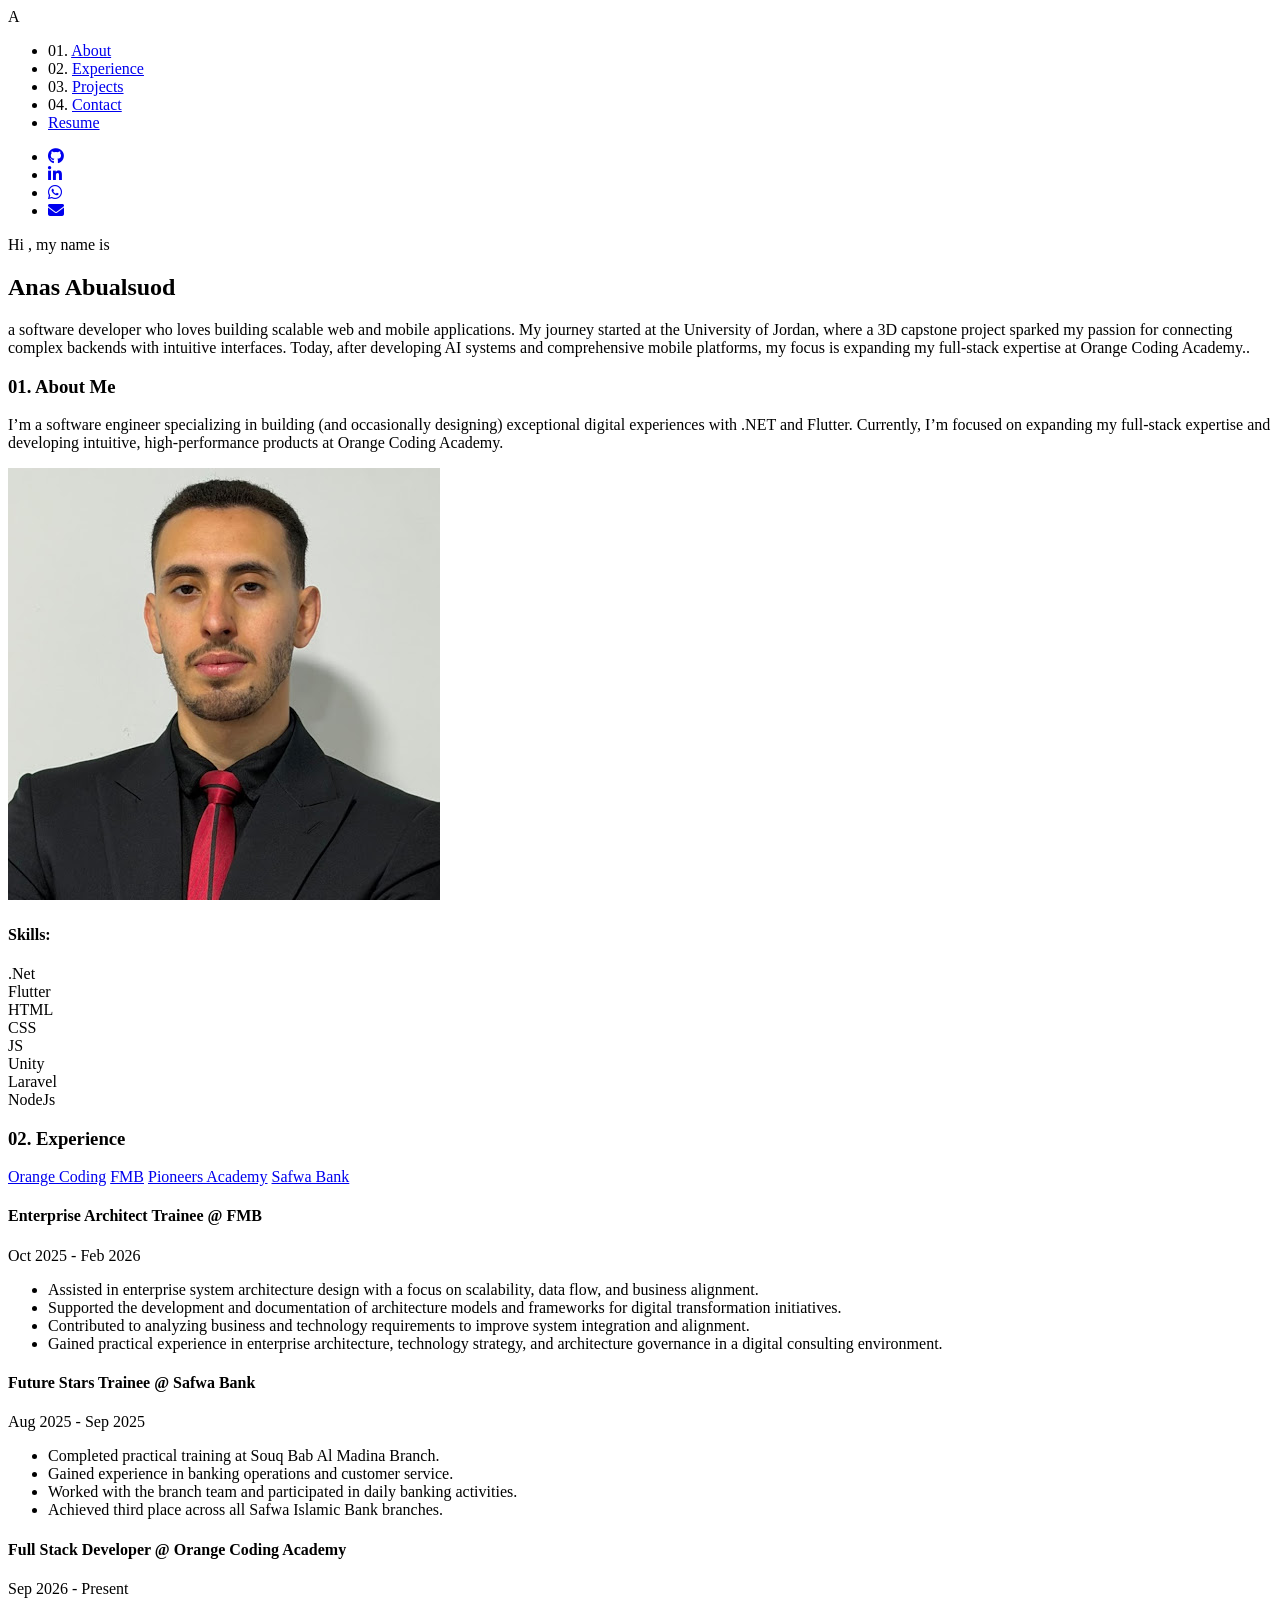
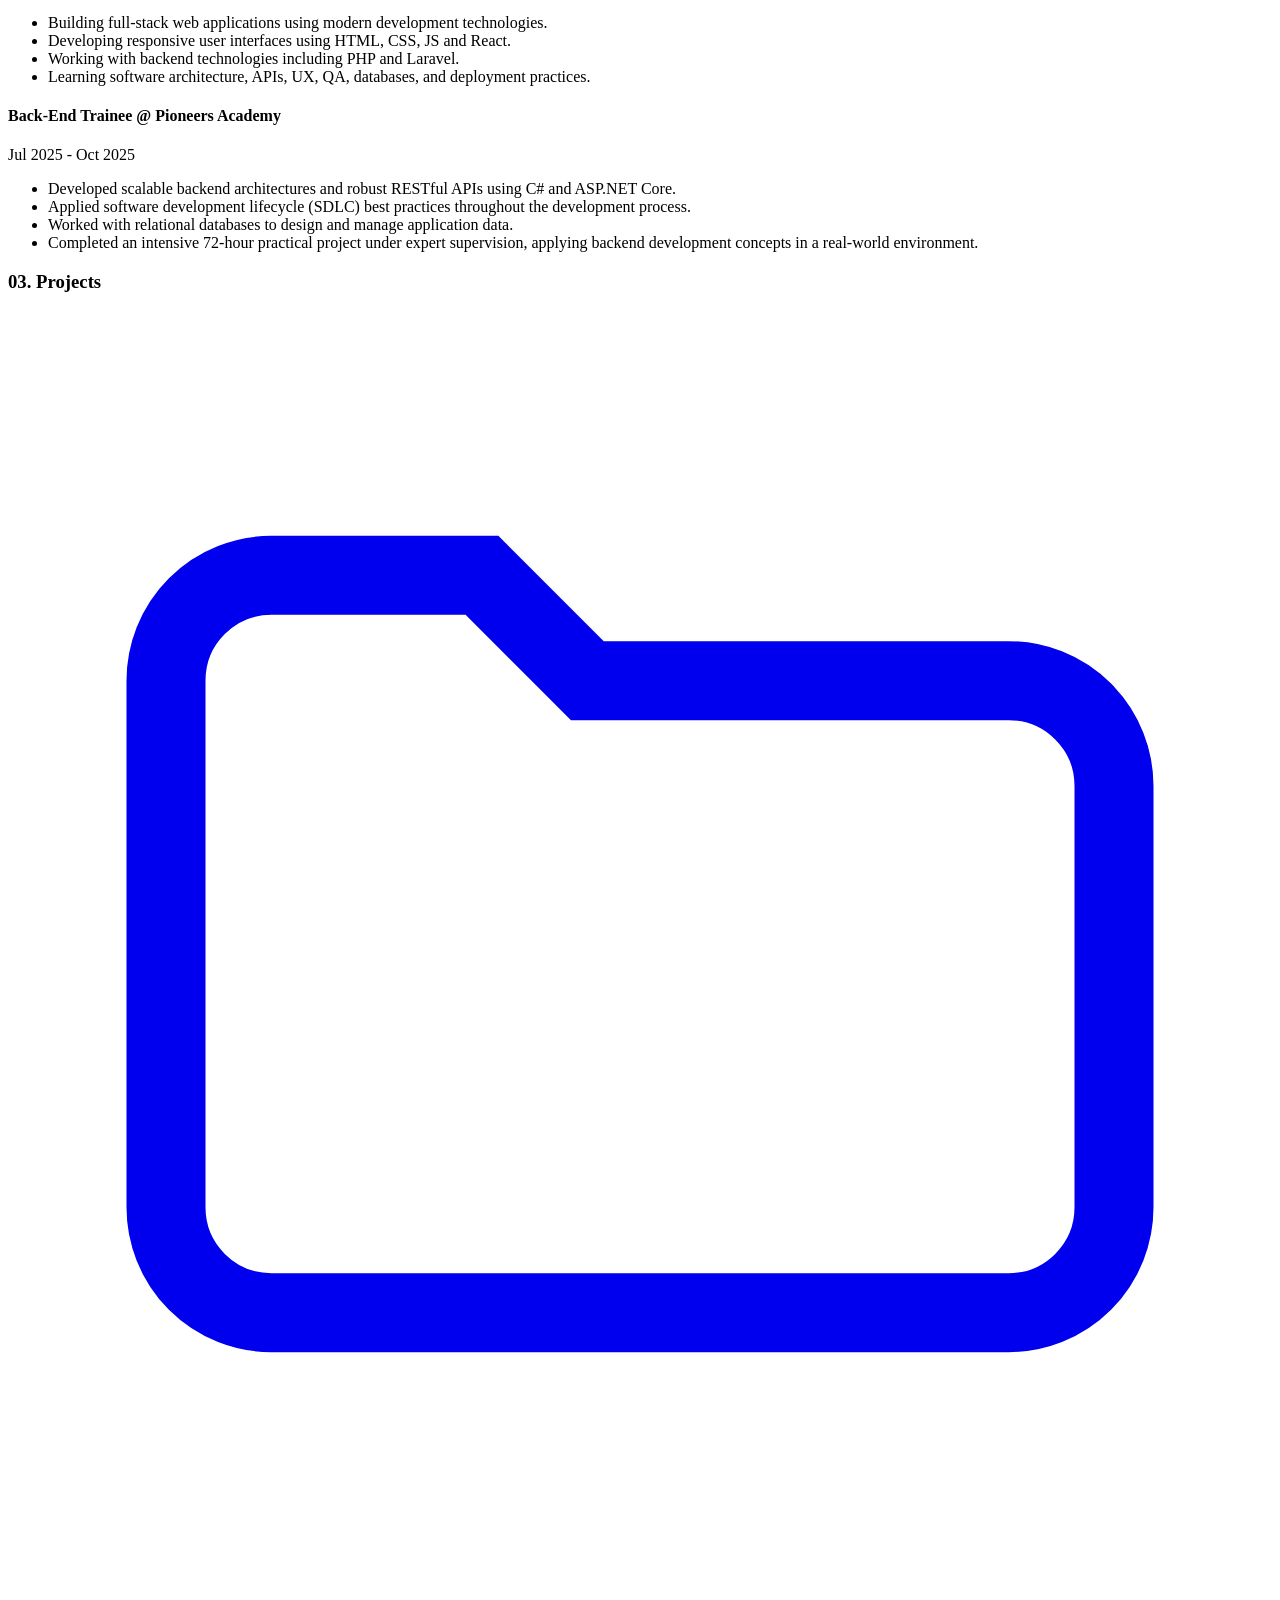
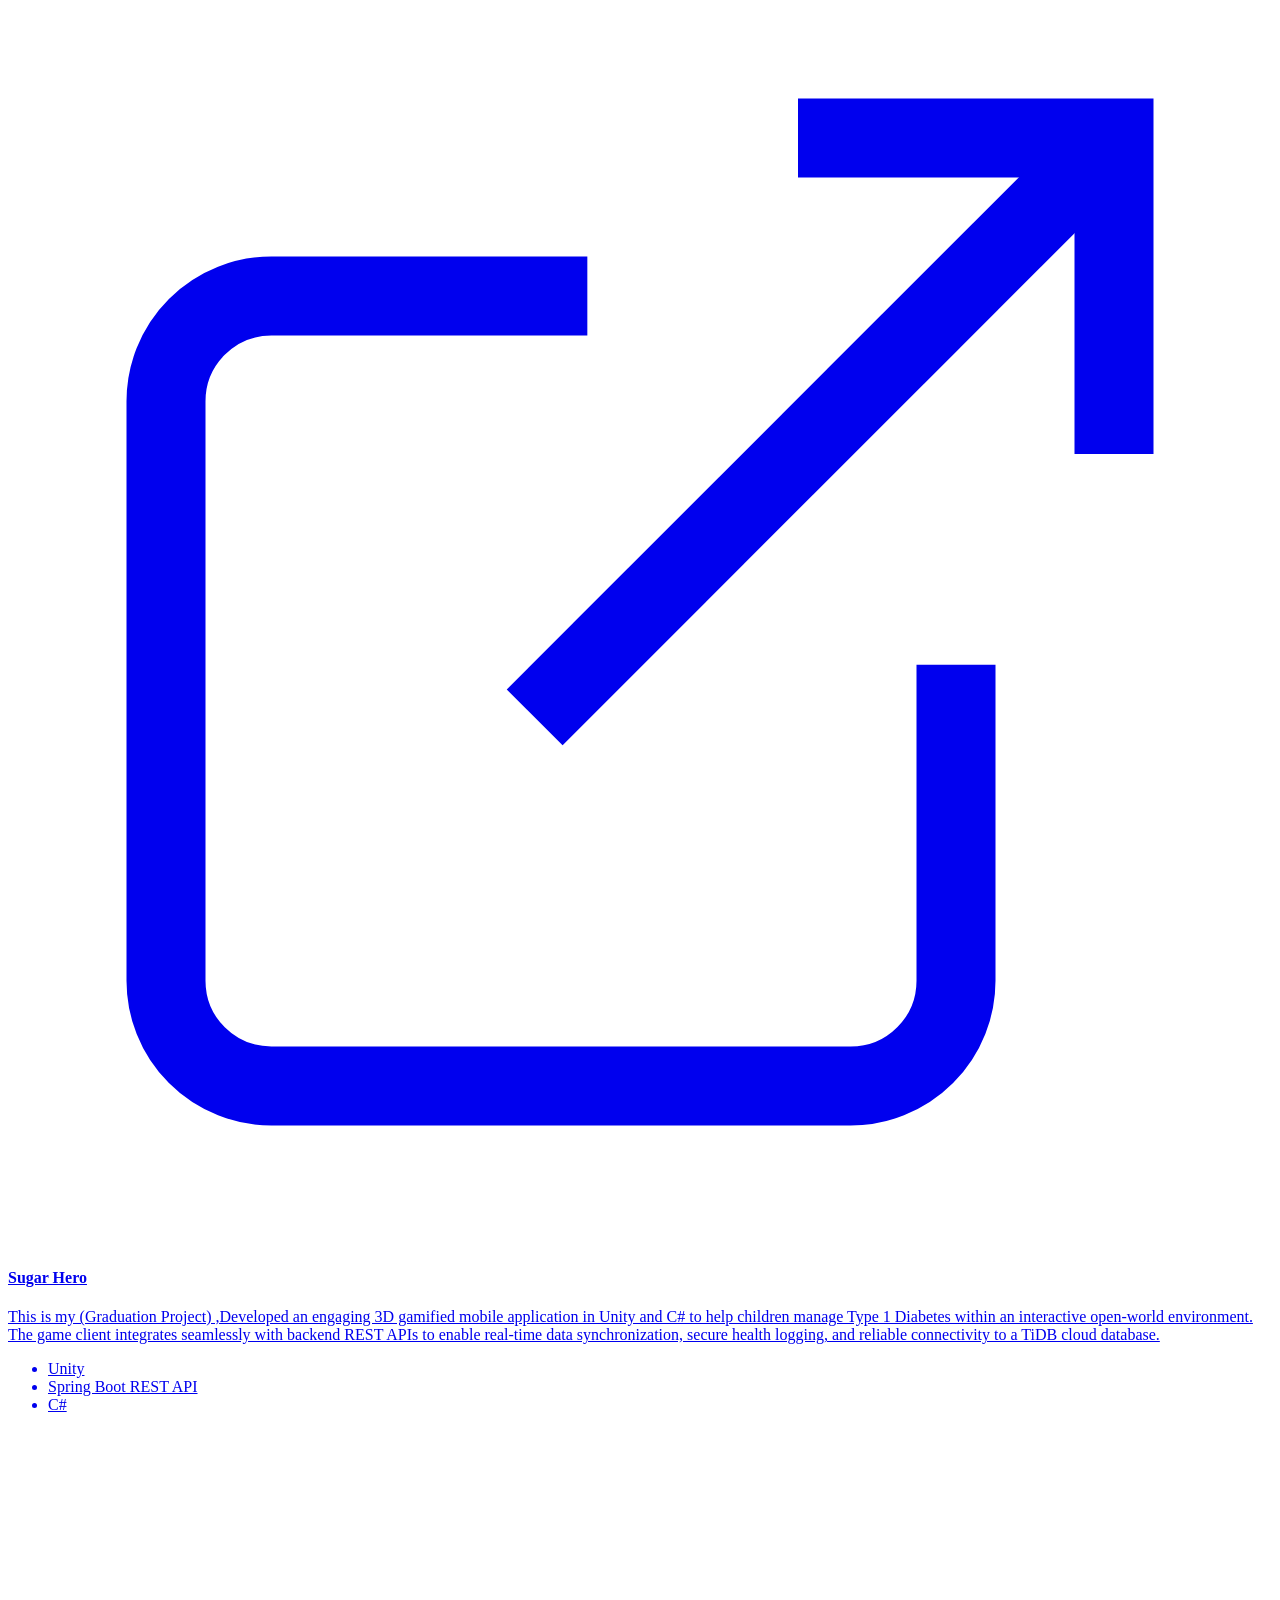
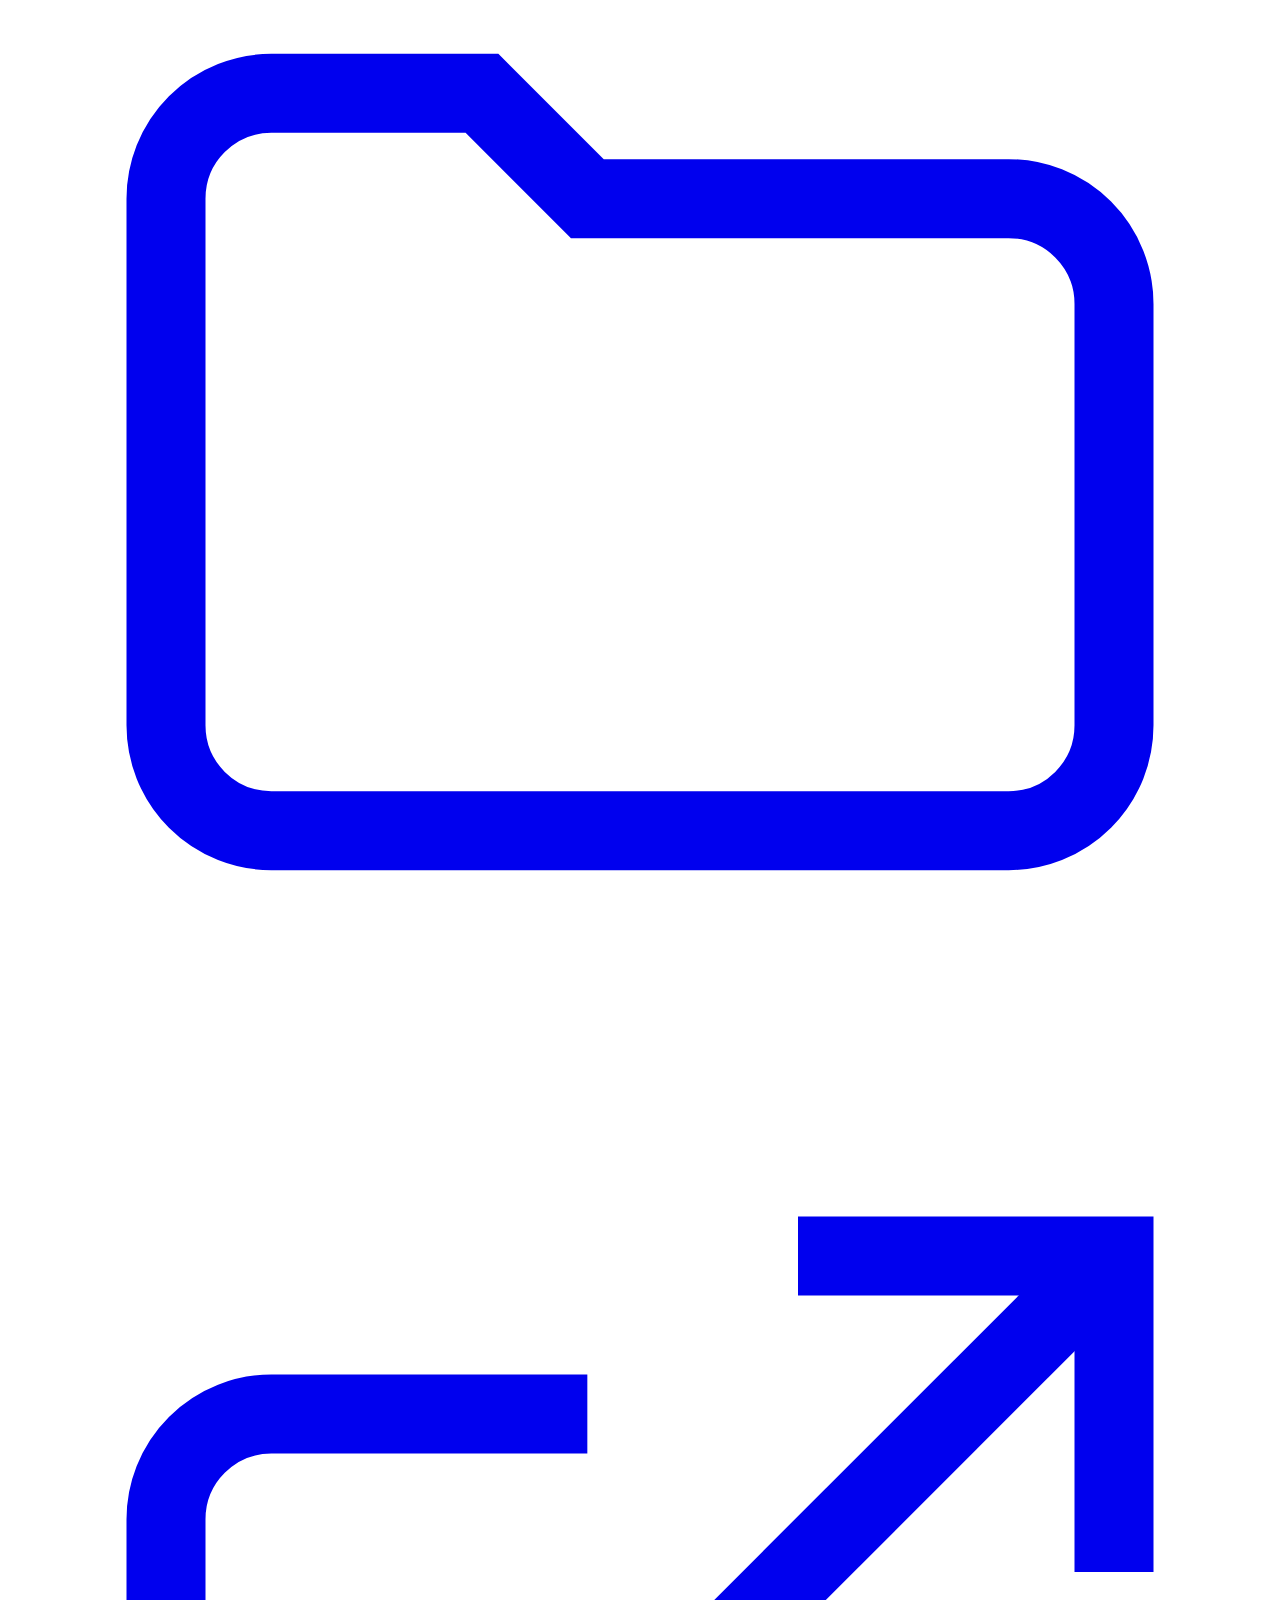
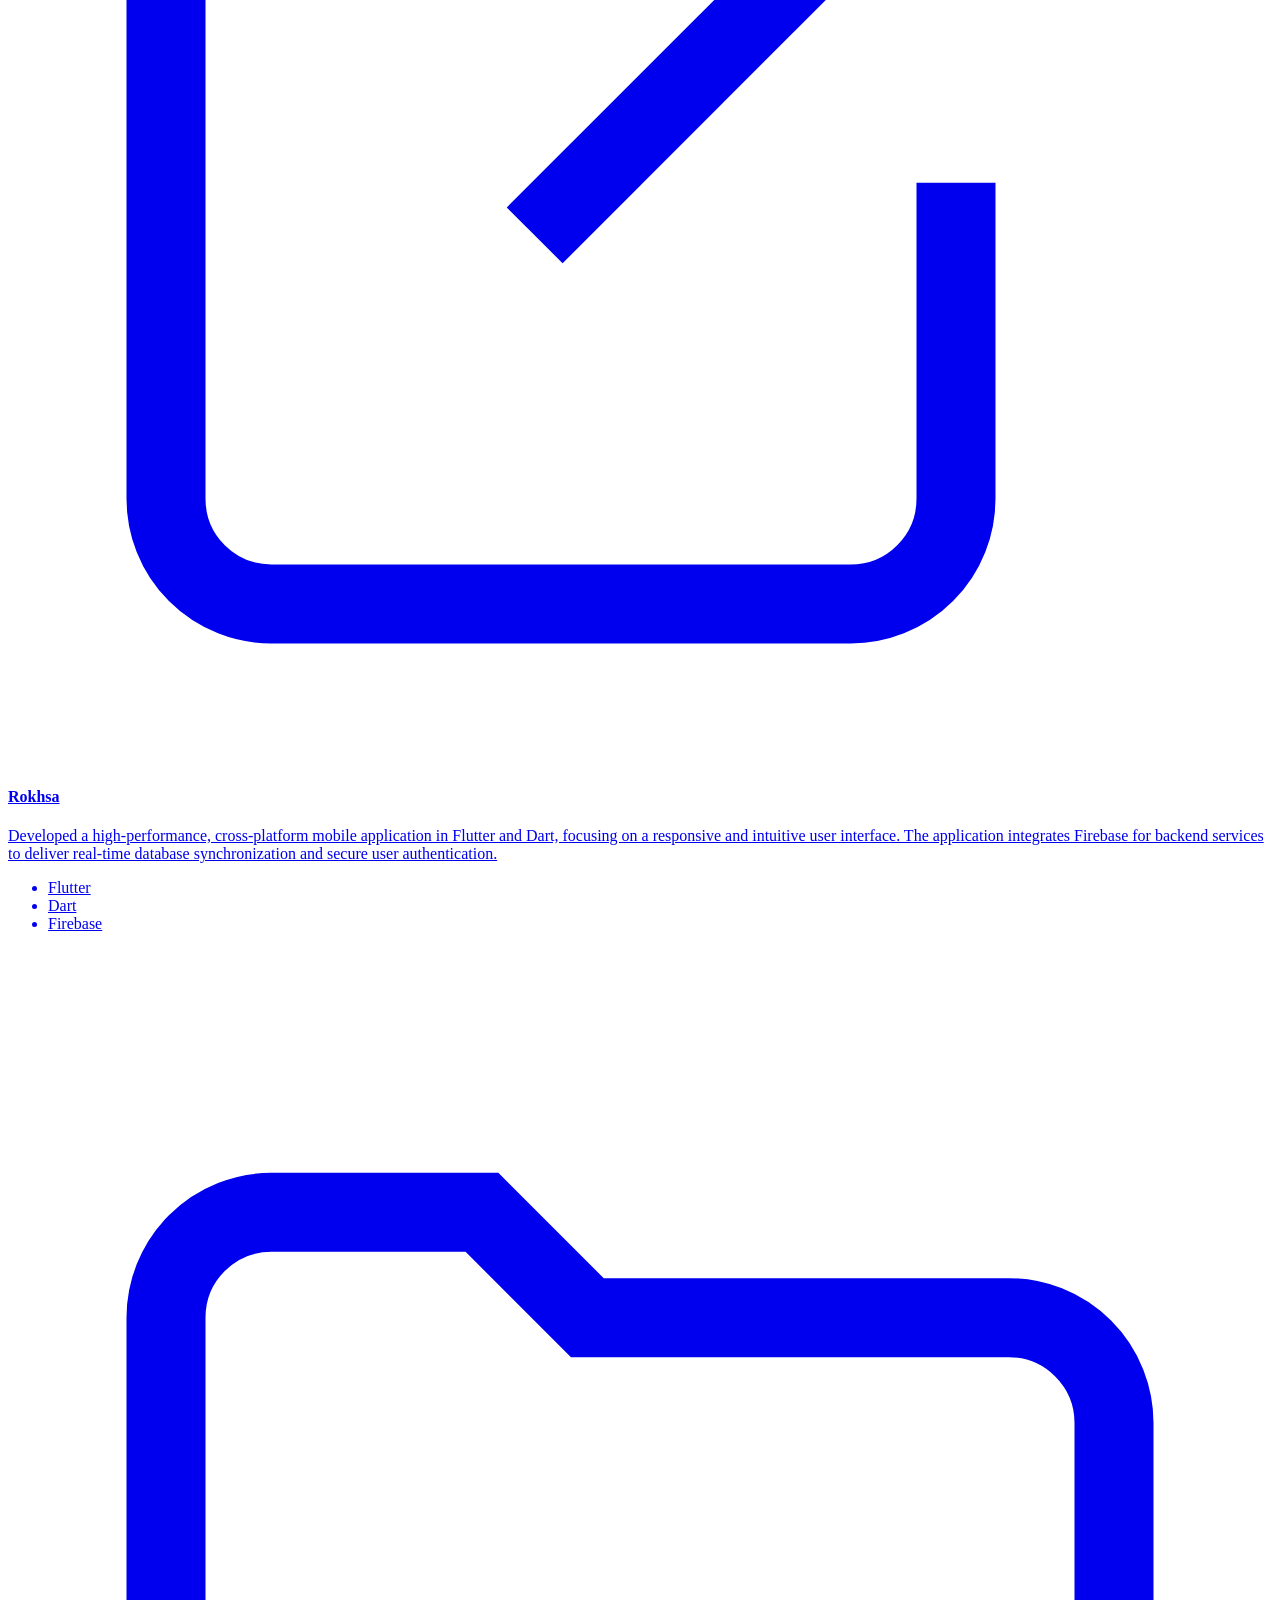
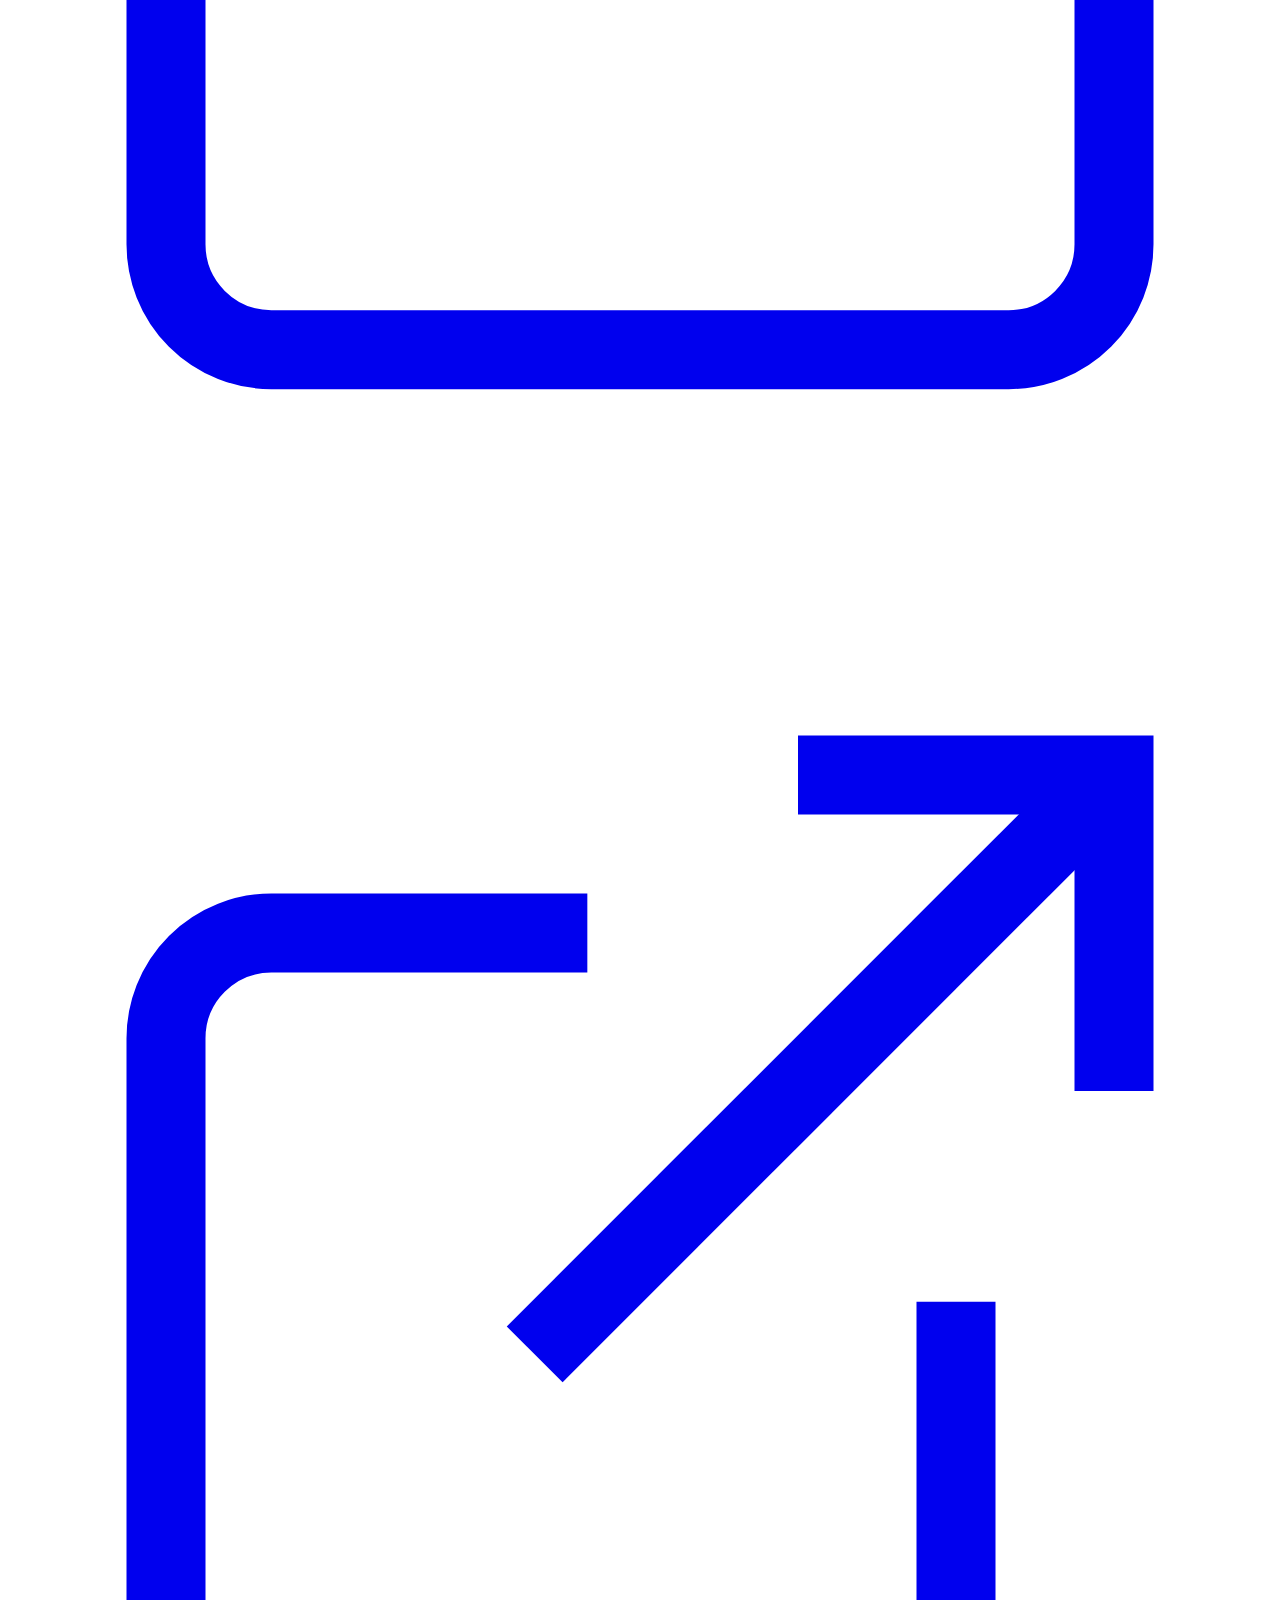
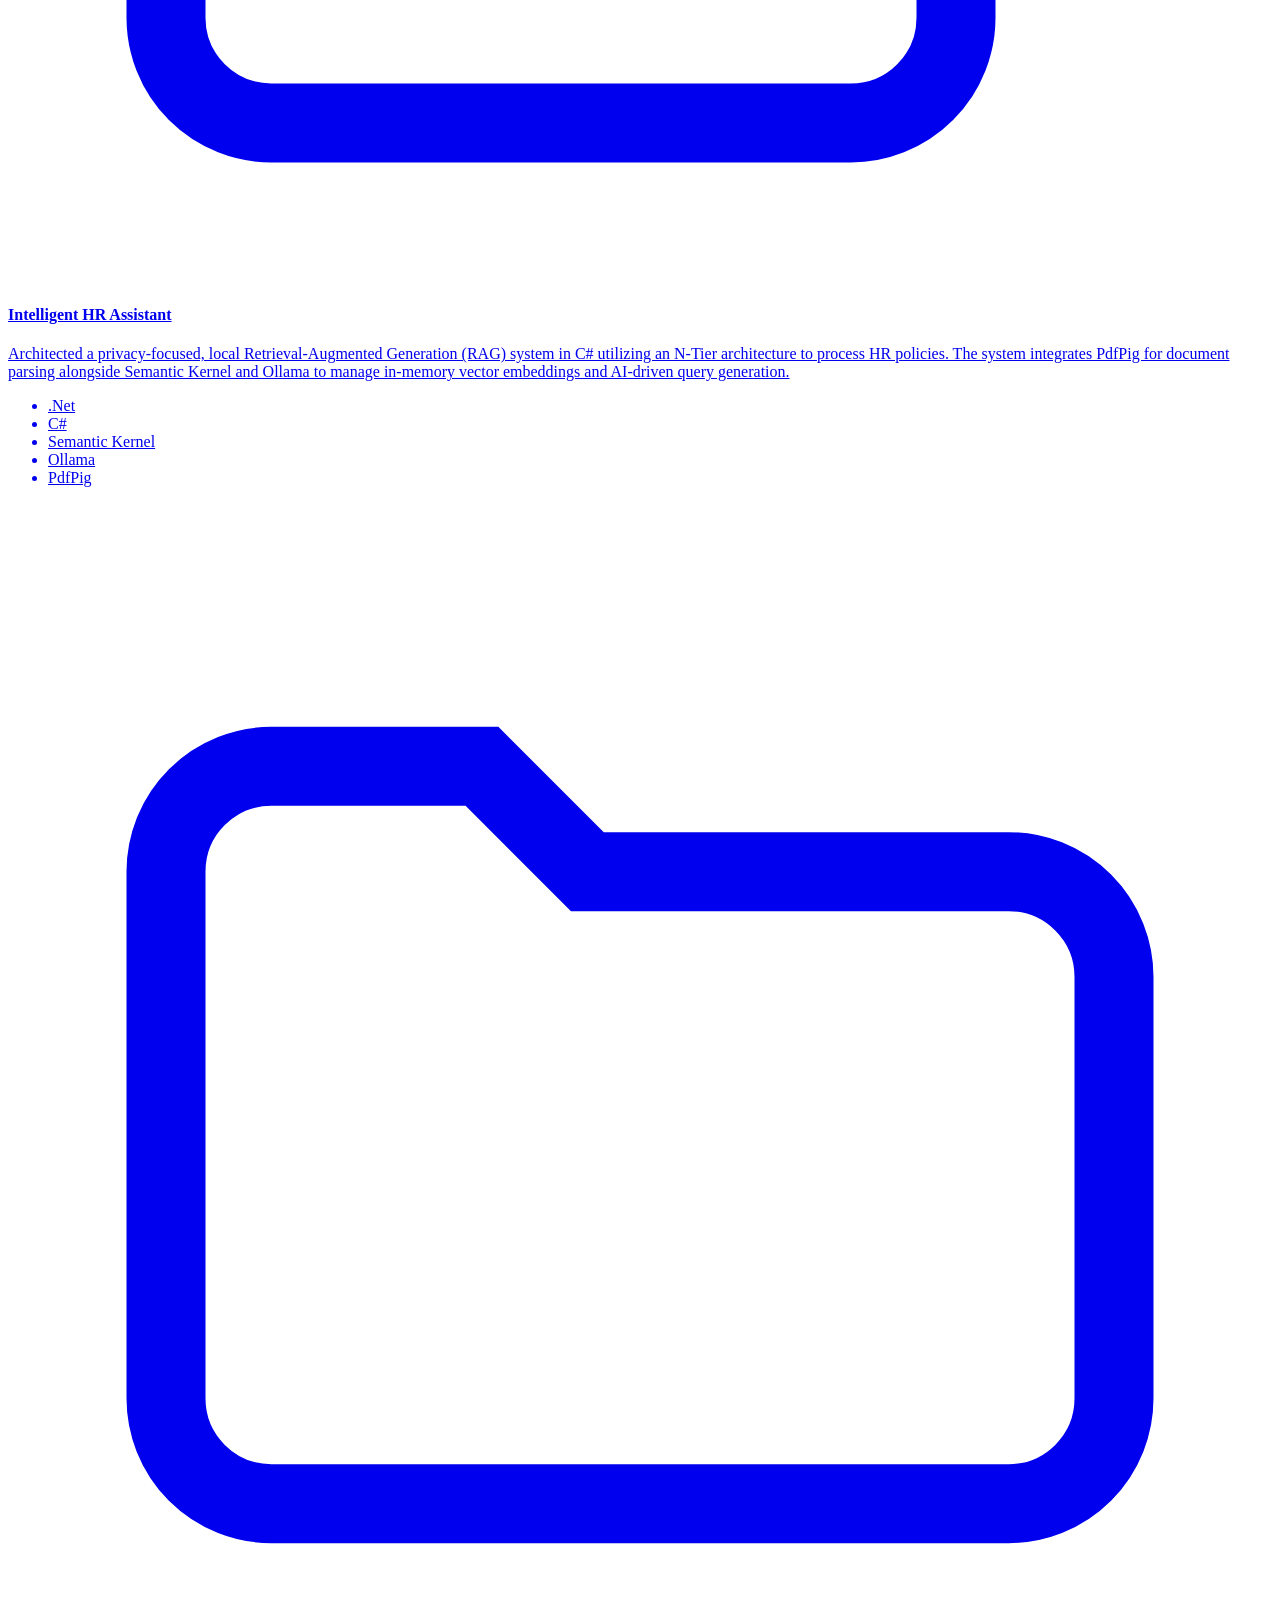
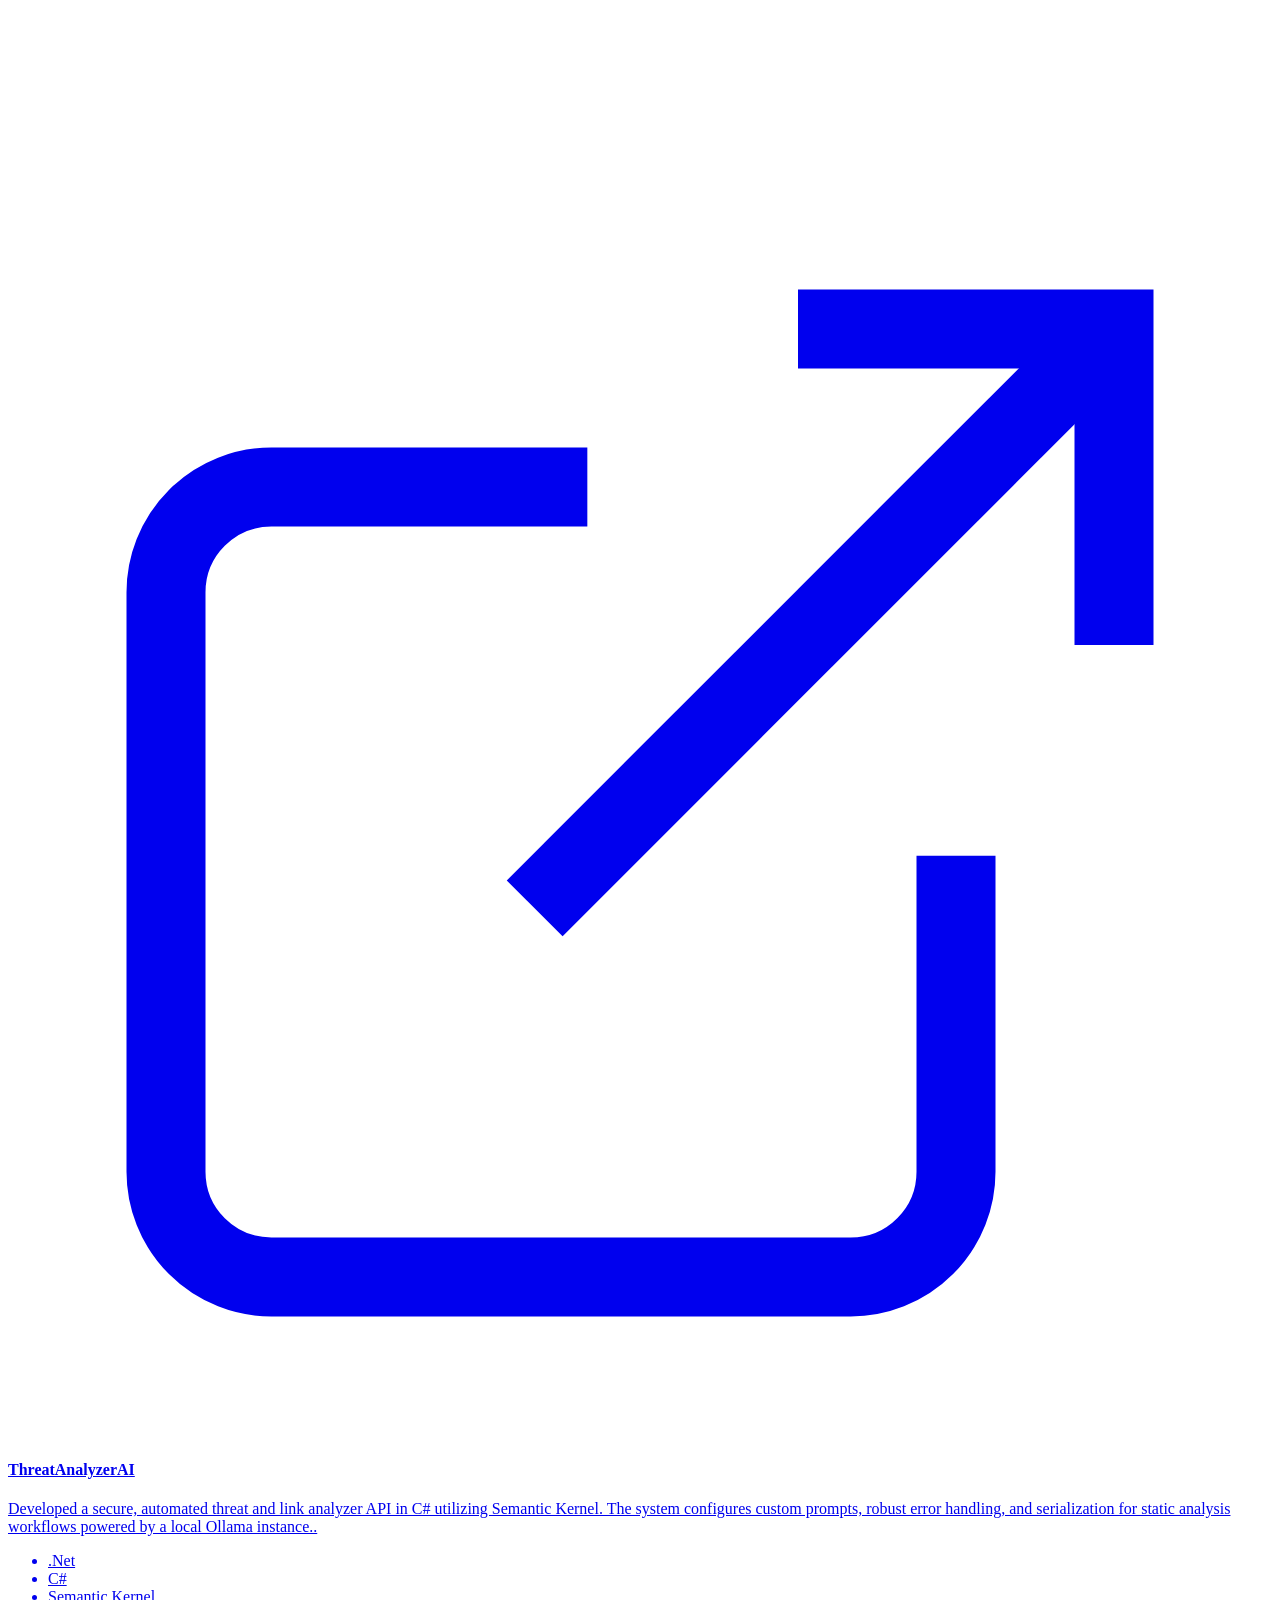
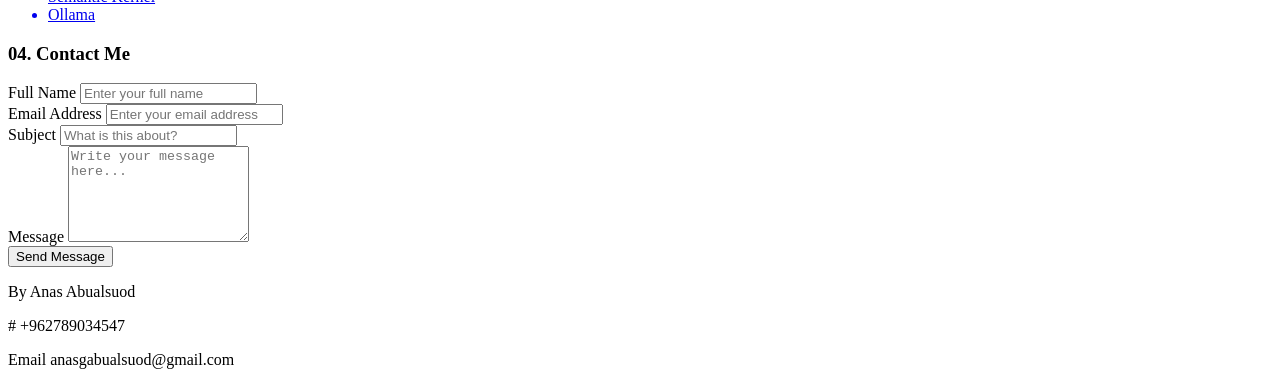
==== index.html @ e2f6c001 "Rename project/index.html to index.html" ====
<!DOCTYPE html>
<html lang="en">

<head>
    <meta charset="UTF-8">
    <meta name="viewport" content="width=device-width, initial-scale=1.0">
    <title>Anas Abualsuod</title>
    <link rel="stylesheet" href="style.css">
    <link rel="stylesheet" href="https://cdnjs.cloudflare.com/ajax/libs/font-awesome/6.5.2/css/all.min.css">
    <link rel="icon" type="image/png" href="..\assets\logo2.png">
</head>

<body>
    <header class="site-header">
        <div class="logo-container">
            <div class="logo">
                <div class="logo-char"><span class="span-text"></span> A</div>

            </div>

        </div>

        <nav class="nav-bar">
            <ul class="nav-list">
                <li>
                    <span class="span-text">01.</span>
                    <a href="#about">About</a>
                </li>

                <li>
                    <span class="span-text">02.</span>
                    <a href="#experience">Experience</a>
                </li>

                <li>
                    <span class="span-text">03.</span>
                    <a href="#projects">Projects</a>
                </li>

                <li>
                    <span class="span-text">04.</span>
                    <a href="#contact">Contact</a>
                </li>



                <li>
                    <a href="../files/Anas_Abualsuod_CV.pdf" class="resume-btn" download>
                        Resume
                    </a>
                </li>
            </ul>
        </nav>
    </header>

    <main>



        <div class="social-sidebar">

            <ul class="social-list">

                <li>
                    <a href="https://github.com/AGIAS911" target="_blank" rel="noopener noreferrer" title="github">
                        <i class="fa-brands fa-github"></i>
                    </a>
                </li>

                <li>
                    <a href="https://www.linkedin.com/in/anasalsuod/" target="_blank" rel="noopener noreferrer"
                        title="linkedin">
                        <i class="fa-brands fa-linkedin-in"></i>
                    </a>
                </li>

                <li>
                    <a href="https://wa.me/962789034547" target="_blank" rel="noopener noreferrer" title="whatsapp">
                        <i class="fa-brands fa-whatsapp"></i>
                    </a>
                </li>

                <li>
                    <a href="https://mail.google.com/mail/?view=cm&fs=1&to=anasgabualsuod@gmail.com" target="_blank"
                        rel="noopener noreferrer" title="Email">
                        <i class="fa-solid fa-envelope"></i>
                    </a>
                </li>

            </ul>

        </div>


        <section class="section-content">

            <div class="hero">

                <p class="intro"><span class="span-text">Hi , my name is</span> </p>
                <h1> <span class="span-name">Anas Abualsuod</span></h1>
                <p class="description">
                    a software developer who loves building scalable web and mobile applications. My
                    journey started at the University of Jordan, where a 3D capstone project sparked my passion for
                    connecting complex backends with intuitive interfaces. Today, after developing AI systems and
                    comprehensive mobile platforms, my focus is expanding my full-stack expertise at Orange Coding
                    Academy..
                </p>
            </div>
        </section>

        <section class="section-container" id="about">

            <div class="section-content">

                <h3>
                    <span class="span-text">01.</span> About Me
                </h3>

                <p class="p-about">
                    I’m a software engineer specializing in building (and occasionally designing) exceptional digital
                    experiences with .NET and Flutter. Currently, I’m focused on expanding my full-stack expertise and
                    developing intuitive, high-performance products at Orange Coding Academy.
                </p>

            </div>

            <div class="image-wrapper">
                <img src="../assets/myPic.jpg" alt="Anas Profile">
            </div>


            <div class="grid-container">
                <h4>Skills:</h4>
                <div class="grid-card">.Net</div>
                <div class="grid-card">Flutter</div>
                <div class="grid-card">HTML</div>
                <div class="grid-card">CSS</div>
                <div class="grid-card">JS</div>
                <div class="grid-card">Unity</div>
                <div class="grid-card">Laravel</div>
                <div class="grid-card">NodeJs</div>
            </div>

        </section>







        <section class="section-content" id="experience">

            <h3>
                <span class="span-text">02.</span> Experience
            </h3>


            <div class="jobs-container">

                <div class="tabs-list">
                    <a href="#job3" class="tab-button">Orange Coding</a>
                    <a href="#job1" class="tab-button">FMB</a>
                    <a href="#job4" class="tab-button">Pioneers Academy</a>
                    <a href="#job2" class="tab-button">Safwa Bank</a>

                </div>

                <div class="tab-panels">

                    <div class="tab-panel" id="job1">
                        <h4>Enterprise Architect Trainee <span class="company">@ FMB</span></h4>
                        <p class="date">Oct 2025 - Feb 2026</p>
                        <ul class="job-details">
                            <li>Assisted in enterprise system architecture design with a focus on scalability, data
                                flow, and business alignment.</li>

                            <li>Supported the development and documentation of architecture models and frameworks for
                                digital transformation initiatives.</li>

                            <li>Contributed to analyzing business and technology requirements to improve system
                                integration and alignment.</li>

                            <li>Gained practical experience in enterprise architecture, technology strategy, and
                                architecture governance in a digital consulting environment.</li>

                        </ul>
                    </div>

                    <div class="tab-panel" id="job2">
                        <h4>Future Stars Trainee <span class="company">@ Safwa Bank</span></h4>
                        <p class="date">Aug 2025 - Sep 2025</p>
                        <ul class="job-details">
                            <li>Completed practical training at Souq Bab Al Madina Branch.</li>
                            <li>Gained experience in banking operations and customer service.</li>
                            <li>Worked with the branch team and participated in daily banking activities.</li>
                            <li>Achieved third place across all Safwa Islamic Bank branches.</li>
                        </ul>
                    </div>

                    <div class="tab-panel" id="job3">
                        <h4>Full Stack Developer <span class="company">@ Orange Coding Academy</span></h4>
                        <p class="date">Sep 2026 - Present</p>
                        <ul class="job-details">
                            <li>Building full-stack web applications using modern development technologies.</li>
                            <li>Developing responsive user interfaces using HTML, CSS, JS and React.</li>
                            <li>Working with backend technologies including PHP and Laravel.</li>
                            <li>Learning software architecture, APIs, UX, QA, databases, and deployment practices.</li>
                        </ul>
                    </div>
                    <div class="tab-panel" id="job4">
                        <h4>Back-End Trainee <span class="company">@ Pioneers Academy </span></h4>
                        <p class="date">Jul 2025 - Oct 2025</p>
                        <ul class="job-details">
                            <li>Developed scalable backend architectures and robust RESTful APIs using C# and ASP.NET
                                Core.</li>

                            <li>Applied software development lifecycle (SDLC) best practices throughout the development
                                process.</li>

                            <li>Worked with relational databases to design and manage application data.</li>

                            <li>Completed an intensive 72-hour practical project under expert supervision, applying
                                backend development concepts in a real-world environment.</li>
                        </ul>
                    </div>

                </div>
            </div>

        </section>





        <section class="section-container" id="projects">

            <div class="section-content">
                <h3>
                    <span class="span-text">03.</span> Projects
                </h3>

                <div class="projects-grid">

                    <a href="https://github.com/AGIAS911/Sugar-hero.git" target="_blank" rel="noopener noreferrer"
                        class="project-card">
                        <div class="project-header">
                            <svg class="folder-icon" xmlns="http://www.w3.org/2000/svg" viewBox="0 0 24 24" fill="none"
                                stroke="currentColor" stroke-width="1.5">
                                <path d="M3 7a2 2 0 0 1 2-2h4l2 2h8a2 2 0 0 1 2 2v8a2 2 0 0 1-2 2H5a2 2 0 0 1-2-2V7z" />
                            </svg>
                            <svg class="external-icon" xmlns="http://www.w3.org/2000/svg" viewBox="0 0 24 24"
                                fill="none" stroke="currentColor" stroke-width="1.5">
                                <path d="M18 13v6a2 2 0 0 1-2 2H5a2 2 0 0 1-2-2V8a2 2 0 0 1 2-2h6" />
                                <path d="M15 3h6v6" />
                                <path d="M10 14 21 3" />
                            </svg>
                        </div>

                        <h4 class="project-title">Sugar Hero
                        </h4>
                        <p class="project-desc">This is my (Graduation Project) ,Developed an engaging 3D gamified
                            mobile
                            application in Unity and C# to help children manage Type 1 Diabetes within an interactive
                            open-world
                            environment. The game client integrates seamlessly with backend REST APIs to enable
                            real-time data
                            synchronization, secure health logging, and reliable connectivity to a TiDB cloud database.
                        </p>

                        <ul class="project-tech">
                            <li>Unity</li>
                            <li>Spring Boot REST API</li>
                            <li>C#</li>
                        </ul>
                    </a>

                    <a href="https://github.com/AGIAS911/Rokhsa.git" target="_blank" rel="noopener noreferrer"
                        class="project-card">
                        <div class="project-header">
                            <svg class="folder-icon" xmlns="http://www.w3.org/2000/svg" viewBox="0 0 24 24" fill="none"
                                stroke="currentColor" stroke-width="1.5">
                                <path d="M3 7a2 2 0 0 1 2-2h4l2 2h8a2 2 0 0 1 2 2v8a2 2 0 0 1-2 2H5a2 2 0 0 1-2-2V7z" />
                            </svg>
                            <svg class="external-icon" xmlns="http://www.w3.org/2000/svg" viewBox="0 0 24 24"
                                fill="none" stroke="currentColor" stroke-width="1.5">
                                <path d="M18 13v6a2 2 0 0 1-2 2H5a2 2 0 0 1-2-2V8a2 2 0 0 1 2-2h6" />
                                <path d="M15 3h6v6" />
                                <path d="M10 14 21 3" />
                            </svg>
                        </div>

                        <h4 class="project-title">Rokhsa
                        </h4>
                        <p class="project-desc">Developed a high-performance, cross-platform mobile application in
                            Flutter and
                            Dart, focusing on a responsive and intuitive user interface. The application integrates
                            Firebase for
                            backend services to deliver real-time database synchronization and secure user
                            authentication.</p>

                        <ul class="project-tech">
                            <li>Flutter</li>
                            <li>Dart</li>
                            <li>Firebase</li>
                        </ul>
                    </a>

                    <a href="https://github.com/AGIAS911/SmartHr.git" target="_blank" rel="noopener noreferrer"
                        class="project-card">
                        <div class="project-header">
                            <svg class="folder-icon" xmlns="http://www.w3.org/2000/svg" viewBox="0 0 24 24" fill="none"
                                stroke="currentColor" stroke-width="1.5">
                                <path d="M3 7a2 2 0 0 1 2-2h4l2 2h8a2 2 0 0 1 2 2v8a2 2 0 0 1-2 2H5a2 2 0 0 1-2-2V7z" />
                            </svg>
                            <svg class="external-icon" xmlns="http://www.w3.org/2000/svg" viewBox="0 0 24 24"
                                fill="none" stroke="currentColor" stroke-width="1.5">
                                <path d="M18 13v6a2 2 0 0 1-2 2H5a2 2 0 0 1-2-2V8a2 2 0 0 1 2-2h6" />
                                <path d="M15 3h6v6" />
                                <path d="M10 14 21 3" />
                            </svg>
                        </div>

                        <h4 class="project-title">Intelligent HR Assistant</h4>
                        <p class="project-desc">Architected a privacy-focused, local Retrieval-Augmented Generation
                            (RAG) system
                            in C# utilizing an N-Tier architecture to process HR policies. The system integrates PdfPig
                            for
                            document parsing alongside Semantic Kernel and Ollama to manage in-memory vector embeddings
                            and
                            AI-driven query generation.</p>

                        <ul class="project-tech">
                            <li>.Net</li>
                            <li>C#</li>
                            <li>Semantic Kernel</li>
                            <li>Ollama</li>
                            <li>PdfPig</li>
                        </ul>
                    </a>
                    <a href="https://github.com/AGIAS911/ThreatAnalyzerAI.git" target="_blank" rel="noopener noreferrer"
                        class="project-card">
                        <div class="project-header">
                            <svg class="folder-icon" xmlns="http://www.w3.org/2000/svg" viewBox="0 0 24 24" fill="none"
                                stroke="currentColor" stroke-width="1.5">
                                <path d="M3 7a2 2 0 0 1 2-2h4l2 2h8a2 2 0 0 1 2 2v8a2 2 0 0 1-2 2H5a2 2 0 0 1-2-2V7z" />
                            </svg>
                            <svg class="external-icon" xmlns="http://www.w3.org/2000/svg" viewBox="0 0 24 24"
                                fill="none" stroke="currentColor" stroke-width="1.5">
                                <path d="M18 13v6a2 2 0 0 1-2 2H5a2 2 0 0 1-2-2V8a2 2 0 0 1 2-2h6" />
                                <path d="M15 3h6v6" />
                                <path d="M10 14 21 3" />
                            </svg>
                        </div>

                        <h4 class="project-title">ThreatAnalyzerAI
                        </h4>
                        <p class="project-desc">Developed a secure, automated threat and link analyzer API in C#
                            utilizing Semantic Kernel. The system configures custom prompts, robust error handling, and
                            serialization for static analysis workflows powered by a local Ollama instance..</p>

                        <ul class="project-tech">
                            <li>.Net</li>
                            <li>C#</li>
                            <li>Semantic Kernel</li>
                            <li>Ollama</li>

                        </ul>
                    </a>


                </div>

            </div>

        </section>

        <section class="section-container" id="contact">

            <div class="section-content">

                <h3>
                    <span class="span-text">04.</span> Contact Me
                </h3>

                <form class="contact-form">

                    <div class="form-group">
                        <label for="fullName">Full Name</label>
                        <input type="text" id="fullName" name="fullName" placeholder="Enter your full name" required>
                    </div>

                    <div class="form-group">
                        <label for="email">Email Address</label>
                        <input type="email" id="email" name="email" placeholder="Enter your email address" required>
                    </div>

                    <div class="form-group">
                        <label for="subject">Subject</label>
                        <input type="text" id="subject" name="subject" placeholder="What is this about?" required>
                    </div>

                    <div class="form-group">
                        <label for="message">Message</label>
                        <textarea id="message" name="message" rows="6" placeholder="Write your message here..."
                            required></textarea>
                    </div>

                    <button type="submit" class="submit-button">
                        Send Message
                    </button>

                </form>





            </div>



        </section>

    </main>

    <footer>
        <div class="footer-container">
            <p> By <span class="span-text">Anas Abualsuod</span></p>
            <p> # <span class="span-text">+962789034547</span></p>
            <p> Email <span class="span-text">anasgabualsuod@gmail.com</span></p>
        </div>
    </footer>
</body>

</html>
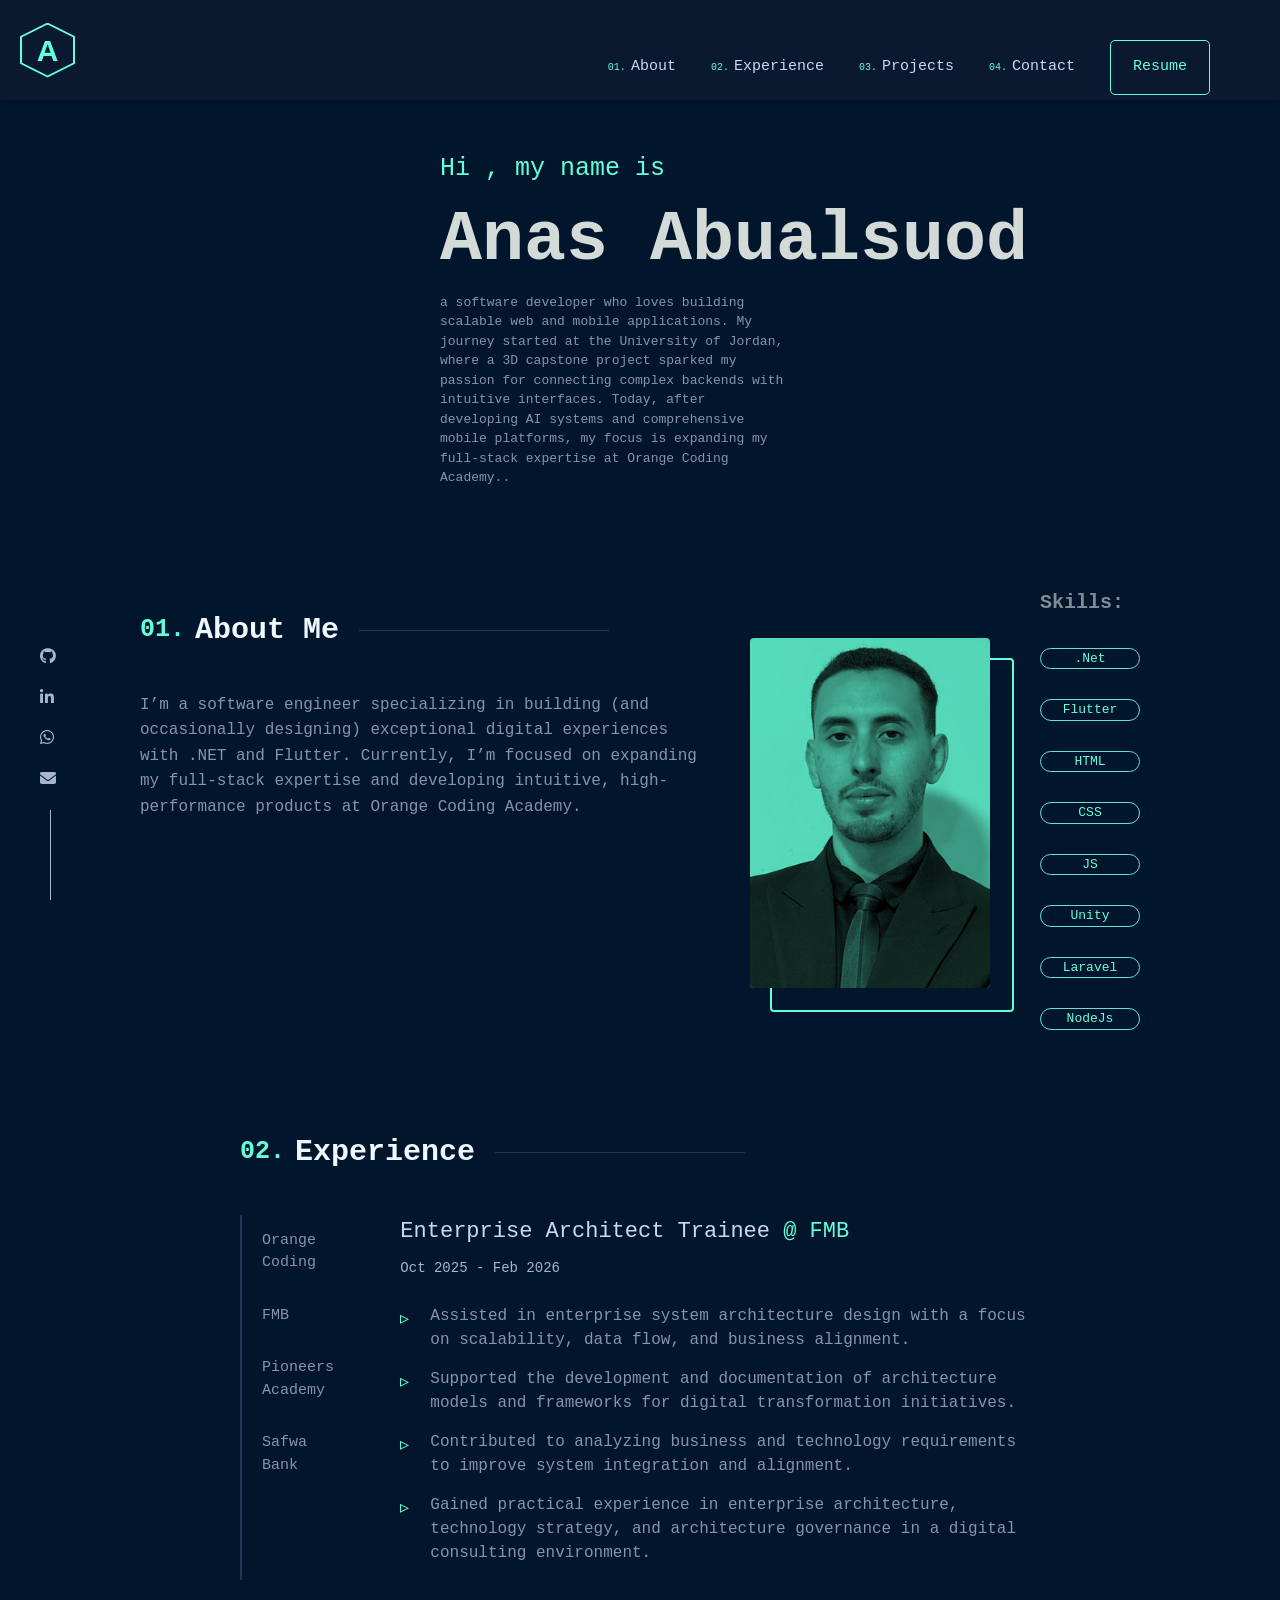
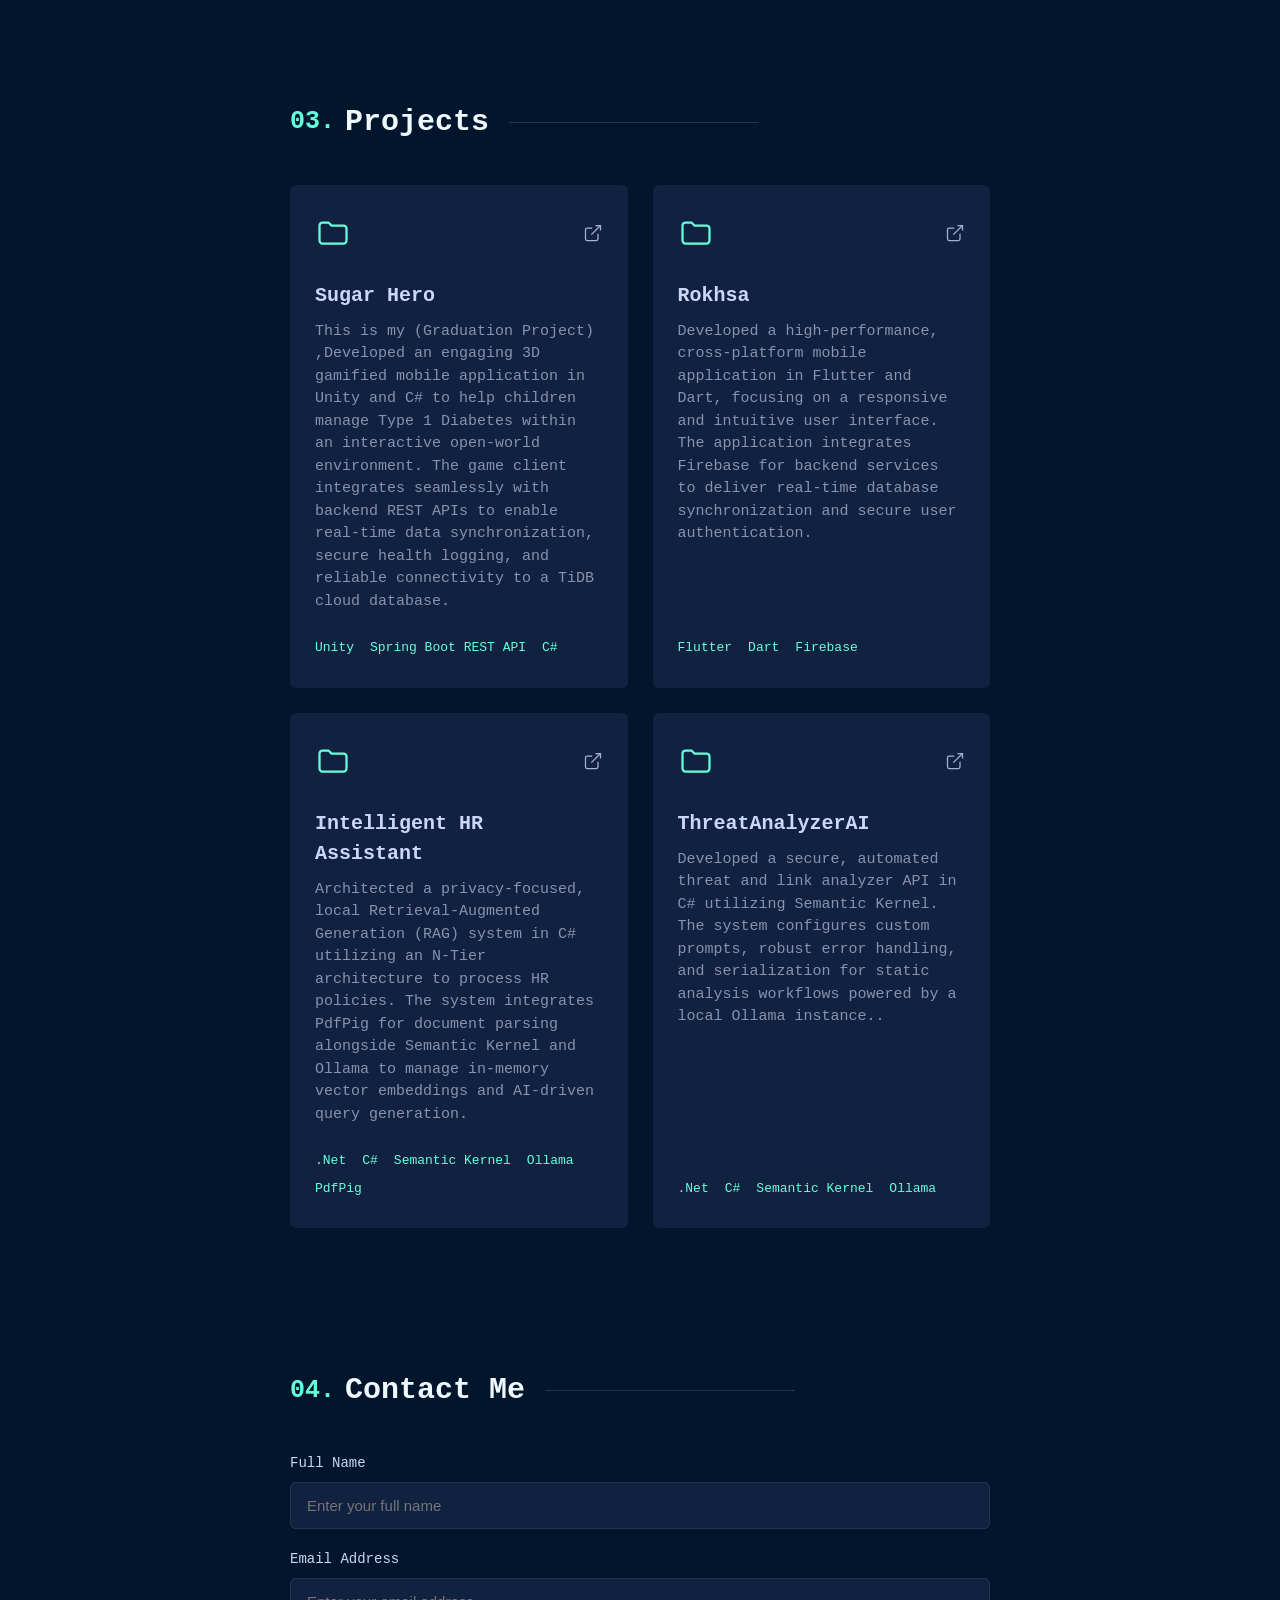
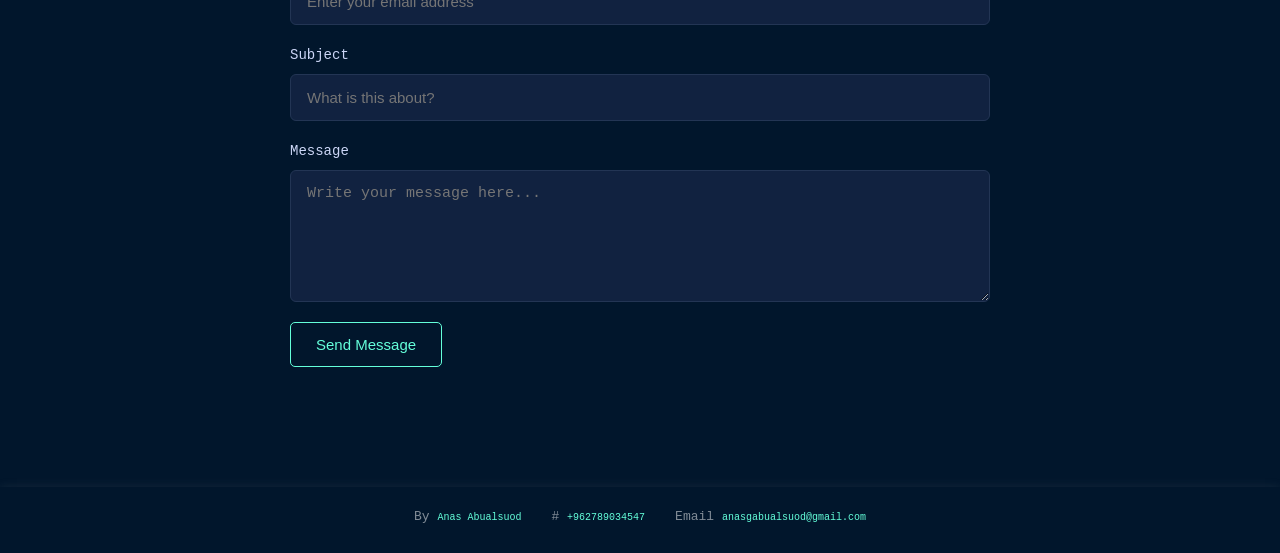
==== commit 07527546: "Fix file paths for assets in index.html" ====
--- a/index.html
+++ b/index.html
@@ -7,7 +7,7 @@
     <title>Anas Abualsuod</title>
     <link rel="stylesheet" href="style.css">
     <link rel="stylesheet" href="https://cdnjs.cloudflare.com/ajax/libs/font-awesome/6.5.2/css/all.min.css">
-    <link rel="icon" type="image/png" href="..\assets\logo2.png">
+    <link rel="icon" type="image/png" href=".\assets\logo2.png">
 </head>
 
 <body>
@@ -45,7 +45,7 @@
 
 
                 <li>
-                    <a href="../files/Anas_Abualsuod_CV.pdf" class="resume-btn" download>
+                    <a href="./files/Anas_Abualsuod_CV.pdf" class="resume-btn" download>
                         Resume
                     </a>
                 </li>
@@ -125,7 +125,7 @@
             </div>
 
             <div class="image-wrapper">
-                <img src="../assets/myPic.jpg" alt="Anas Profile">
+                <img src="./assets/myPic.jpg" alt="Anas Profile">
             </div>
 
 
--- a/style.css
+++ b/style.css
@@ -0,0 +1,797 @@
+* {
+    box-sizing: border-box;
+    margin: 0;
+}
+
+body {
+    background-color: rgb(1, 22, 44);
+    color: rgba(255, 255, 255, 0.507);
+    font-family: monospace;
+    line-height: 1.5;
+}
+
+.logo-container {
+    margin-left: 0;
+    padding-left: 0;
+}
+
+.logo {
+    width: 55px;
+    height: 55px;
+    position: relative;
+    display: flex;
+    justify-content: center;
+    align-items: center;
+    cursor: pointer;
+    margin-left: 0;
+}
+
+.logo::before {
+    content: "";
+    position: absolute;
+    inset: 0;
+    background-color: #64ffda;
+    clip-path: polygon(50% 0%,
+            100% 25%,
+            100% 75%,
+            50% 100%,
+            0% 75%,
+            0% 25%);
+    transition: all 0.3s ease;
+}
+
+.logo::after {
+    content: "";
+    position: absolute;
+    inset: 2px;
+    background-color: #0a192f;
+    clip-path: polygon(50% 0%,
+            100% 25%,
+            100% 75%,
+            50% 100%,
+            0% 75%,
+            0% 25%);
+}
+
+.logo-char {
+    position: relative;
+    z-index: 2;
+    font-size: 30px;
+    font-family: Arial, sans-serif;
+    font-weight: bold;
+    color: #64ffda;
+    transition: all 0.3s ease;
+}
+
+.logo:hover::before {
+    filter: drop-shadow(0 0 8px #64ffda);
+    transform: scale(1.08);
+}
+
+.logo:hover .logo-char {
+    transform: scale(1.1);
+    text-shadow: 0 0 10px #64ffda;
+}
+
+.site-header {
+    display: flex;
+    justify-content: flex-start;
+    align-items: center;
+    padding: 20px;
+    height: 100px;
+    position: fixed;
+    top: 0;
+    left: 0;
+    width: 100%;
+    z-index: 1000;
+    background-color: #0a192f;
+    box-shadow: 0px 0px 10px rgba(0, 0, 0, 0.2);
+}
+
+.nav-bar {
+    position: absolute;
+    top: 40px;
+    right: 70px;
+}
+
+.nav-list {
+    display: flex;
+    align-items: center;
+    gap: 35px;
+    list-style: none;
+}
+
+.nav-list li {
+    display: flex;
+    align-items: center;
+    gap: 5px;
+}
+
+.nav-list a {
+    color: #ccd6f6;
+    text-decoration: none;
+    font-size: 15px;
+}
+
+.nav-list a:hover {
+    color: #64ffda;
+}
+
+.span-text {
+    color: #64ffda;
+    font-size: 10px;
+}
+
+.resume-btn {
+    border: 1px solid #64ffda;
+    border-radius: 5px;
+    padding: 15px 22px;
+    color: #64ffda !important;
+}
+
+.resume-btn:hover {
+    border: 2px solid #64ffda;
+    transition: ease-in-out;
+    color: #64a596 !important;
+}
+
+.hero {
+    display: flex;
+    flex-direction: column;
+    justify-content: start;
+    width: 100%;
+    padding-left: 100px;
+    margin-top: 150px;
+    margin-left: 100px;
+}
+
+.span-name {
+    color: #d3dad8;
+    font-size: 70px;
+}
+
+.description {
+    width: 50%;
+}
+
+.social-sidebar {
+    position: fixed;
+    bottom: 0;
+    left: 40px;
+    z-index: 10;
+}
+
+.social-list {
+    display: flex;
+    flex-direction: column;
+    align-items: center;
+    margin: 0;
+    padding: 0;
+    list-style: none;
+}
+
+.social-list li {
+    margin-bottom: 20px;
+}
+
+.social-list a {
+    color: #a8b2d1;
+    display: inline-block;
+    transition: all 0.3s ease-in-out;
+    width: 20px;
+    height: 20px;
+}
+
+.social-list a:hover,
+.social-list a:focus {
+    color: #64ffda;
+    transform: translateY(-3px);
+}
+
+.social-list::after {
+    content: "";
+    display: block;
+    width: 1px;
+    height: 90px;
+    margin: 0 auto;
+    background-color: #a8b2d1;
+}
+
+.section-container {
+    display: flex;
+    justify-content: space-between;
+    align-items: flex-start;
+    max-width: 1000px;
+    margin: 100px auto;
+    gap: 50px;
+}
+
+.section-content {
+    width: 70%;
+    color: #8892b0;
+    max-width: 800px;
+    margin: 20px auto;
+}
+
+h3 {
+    display: flex;
+    align-items: center;
+    color: aliceblue;
+    font-size: 30px;
+    margin-bottom: 40px;
+}
+
+h3::after {
+    content: "";
+    display: block;
+    height: 1px;
+    width: 250px;
+    background-color: #233554;
+    margin-left: 20px;
+}
+
+.section-content .span-text {
+    font-size: 25px;
+    color: #64ffda;
+    margin-right: 10px;
+}
+
+.p-about {
+    font-size: 16px;
+    line-height: 1.6;
+}
+
+h4 {
+    font-size: x-large;
+}
+
+.grid-container {
+    display: flex;
+    flex-direction: column;
+    justify-content: space-around;
+    gap: 30px;
+}
+
+.grid-card {
+    color: #64ffda;
+    border: 1px solid #64e0d6;
+    border-radius: 50px;
+    text-align: center;
+    width: 100px;
+    transition: 0.1s ease;
+}
+
+.grid-card:hover {
+    background-color: rgba(211, 218, 216, 0.1);
+    transform: scale(1.03);
+}
+
+.image-wrapper {
+    position: relative;
+    width: 300px;
+    height: 350px;
+    background-color: #64ffda;
+    border-radius: 4px;
+    margin-top: 50px;
+}
+
+.image-wrapper img {
+    width: 100%;
+    height: 100%;
+    object-fit: cover;
+    border-radius: 4px;
+    position: relative;
+    z-index: 2;
+    mix-blend-mode: multiply;
+    filter: grayscale(100%) contrast(1);
+    transition: all 0.25s cubic-bezier(0.645, 0.045, 0.355, 1);
+}
+
+.image-wrapper::after {
+    content: "";
+    display: block;
+    position: absolute;
+    width: 100%;
+    height: 100%;
+    border: 2px solid #64ffda;
+    border-radius: 4px;
+    top: 20px;
+    left: 20px;
+    z-index: 1;
+    transition: all 0.25s cubic-bezier(0.645, 0.045, 0.355, 1);
+}
+
+.image-wrapper:hover img {
+    filter: none;
+    mix-blend-mode: normal;
+    transform: translate(-5px, -5px);
+}
+
+.image-wrapper:hover::after {
+    transform: translate(5px, 5px);
+}
+
+.jobs-section h3 {
+    display: flex;
+    align-items: center;
+    color: aliceblue;
+    font-size: 30px;
+    margin-bottom: 40px;
+}
+
+.jobs-section h3::after {
+    content: "";
+    display: block;
+    height: 1px;
+    width: 300px;
+    background-color: #233554;
+    margin-left: 20px;
+}
+
+.jobs-container {
+    display: flex;
+    gap: 40px;
+}
+
+.tabs-list {
+    display: flex;
+    flex-direction: column;
+    width: 150px;
+    border-left: 2px solid #233554;
+}
+
+.tab-button {
+    display: block;
+    background: transparent;
+    border: none;
+    text-align: left;
+    padding: 15px 20px;
+    color: #8892b0;
+    font-size: 15px;
+    font-family: inherit;
+    text-decoration: none;
+    cursor: pointer;
+    transition: all 0.25s ease-in-out;
+    position: relative;
+    margin-left: -2px;
+    border-left: 2px solid transparent;
+}
+
+.tab-button:hover {
+    color: #64ffda;
+    background-color: #112240;
+}
+
+.tab-button.active,
+.tab-button:target {
+    color: #64ffda;
+    background-color: #112240;
+    border-left: 2px solid #64ffda;
+}
+
+.tab-panels {
+    width: 100%;
+}
+
+.tab-panel {
+    display: none;
+    scroll-margin-top: 100px;
+}
+
+.tab-panel:target {
+    display: block;
+    animation: fadeIn 0.5s ease-in-out;
+}
+
+.tab-panel:first-of-type {
+    display: block;
+    animation: fadeIn 0.5s ease-in-out;
+}
+
+.tab-panels:has(.tab-panel:target) .tab-panel:first-of-type:not(:target) {
+    display: none;
+}
+
+.tab-panel h4 {
+    font-size: 22px;
+    color: #ccd6f6;
+    margin: 0 0 10px 0;
+    font-weight: 500;
+}
+
+.company {
+    color: #64ffda;
+}
+
+.date {
+    color: #a8b2d1;
+    font-size: 14px;
+    margin-bottom: 25px;
+}
+
+.job-details {
+    list-style: none;
+    padding: 0;
+    margin: 0;
+}
+
+.job-details li {
+    position: relative;
+    padding-left: 30px;
+    margin-bottom: 15px;
+    font-size: 16px;
+    color: #8892b0;
+    line-height: 1.5;
+}
+
+.job-details li::before {
+    content: "▹";
+    position: absolute;
+    left: 0;
+    color: #64ffda;
+    font-size: 18px;
+    top: 2px;
+}
+
+html {
+    scroll-behavior: smooth;
+}
+
+@keyframes fadeIn {
+    from {
+        opacity: 0;
+        transform: translateY(5px);
+    }
+
+    to {
+        opacity: 1;
+        transform: translateY(0);
+    }
+}
+
+.projects-grid {
+    display: grid;
+    grid-template-columns: repeat(auto-fill, minmax(280px, 1fr));
+    gap: 25px;
+    width: 100%;
+}
+
+.project-card {
+    display: flex;
+    flex-direction: column;
+    background-color: #112240;
+    border-radius: 6px;
+    padding: 30px 25px;
+    text-decoration: none;
+    transition: transform 0.25s ease, box-shadow 0.25s ease;
+    height: 100%;
+}
+
+.project-card:hover,
+.project-card:focus-visible {
+    transform: translateY(-6px);
+    box-shadow: 0 10px 30px -15px rgba(2, 12, 27, 0.7);
+}
+
+.project-header {
+    display: flex;
+    align-items: center;
+    justify-content: space-between;
+    margin-bottom: 30px;
+}
+
+.folder-icon {
+    width: 36px;
+    height: 36px;
+    color: #64ffda;
+}
+
+.external-icon {
+    width: 20px;
+    height: 20px;
+    color: #a8b2d1;
+    transition: color 0.2s ease;
+}
+
+.project-card:hover .external-icon {
+    color: #64ffda;
+}
+
+.project-title {
+    font-size: 20px;
+    color: #ccd6f6;
+    margin: 0 0 10px 0;
+    font-weight: 600;
+}
+
+.project-desc {
+    font-size: 15px;
+    color: #8892b0;
+    line-height: 1.5;
+    margin: 0;
+    flex-grow: 1;
+}
+
+.project-tech {
+    list-style: none;
+    display: flex;
+    flex-wrap: wrap;
+    gap: 8px 16px;
+    padding: 0;
+    margin: 25px 0 0 0;
+    font-size: 13px;
+    font-family: monospace, monospace;
+    color: #a8b2d1;
+}
+
+.project-tech li {
+    white-space: nowrap;
+    color: #64ffda;
+}
+
+.contact-form {
+    max-width: 700px;
+    margin: 0 auto;
+}
+
+.form-group {
+    display: flex;
+    flex-direction: column;
+    margin-bottom: 20px;
+}
+
+.form-group label {
+    color: #ccd6f6;
+    font-size: 14px;
+    margin-bottom: 8px;
+}
+
+.form-group input,
+.form-group textarea {
+    width: 100%;
+    padding: 14px 16px;
+    border: 1px solid #233554;
+    border-radius: 6px;
+    background-color: #112240;
+    color: #ccd6f6;
+    font-size: 15px;
+    outline: none;
+    transition: border-color 0.3s ease;
+}
+
+.form-group input:focus,
+.form-group textarea:focus {
+    border-color: #64ffda;
+}
+
+.form-group textarea {
+    resize: vertical;
+}
+
+.submit-button {
+    padding: 13px 25px;
+    border: 1px solid #64ffda;
+    border-radius: 5px;
+    background: transparent;
+    color: #64ffda;
+    font-size: 15px;
+    cursor: pointer;
+    transition: 0.3s ease;
+}
+
+.submit-button:hover {
+    background-color: rgba(100, 255, 218, 0.1);
+}
+
+
+.footer-container {
+    display: flex;
+    flex-direction: row;
+    justify-content: center;
+    width: 100%;
+    gap: 30px;
+    padding: 20px 0px;
+    box-shadow: 0px 0px 10px rgba(194, 184, 184, 0.1);
+
+
+}
+
+@media (max-width: 900px) {
+    .section-container {
+        flex-direction: column;
+    }
+
+    .section-content {
+        width: 100%;
+    }
+
+    .hero {
+        margin-left: 20px;
+        padding-left: 0;
+        margin-top: 130px;
+    }
+
+    .span-name {
+        font-size: 48px;
+    }
+
+    .description {
+        width: 100%;
+    }
+
+    .nav-bar {
+        right: 30px;
+    }
+
+    .nav-list {
+        gap: 20px;
+    }
+
+    .jobs-container {
+        flex-direction: column;
+    }
+
+    .tabs-list {
+        flex-direction: row;
+        width: 100%;
+        border-left: none;
+        border-bottom: 2px solid #233554;
+        overflow-x: auto;
+    }
+
+    .tab-button {
+        margin-left: 0;
+        border-left: none;
+        border-bottom: 2px solid transparent;
+    }
+
+    .tab-button.active,
+    .tab-button:target {
+        border-left: none;
+        border-bottom: 2px solid #64ffda;
+    }
+
+    .image-wrapper {
+        width: 100%;
+        max-width: 300px;
+        height: 300px;
+    }
+}
+
+@media (min-width: 601px) and (max-width: 900px) {
+    #about {
+        flex-direction: row;
+        flex-wrap: wrap;
+        align-items: flex-start;
+    }
+
+    #about .section-content {
+        width: 100%;
+    }
+
+    #about .image-wrapper {
+        width: 220px;
+        height: 260px;
+        max-width: none;
+        margin-top: 0;
+        flex: 0 0 auto;
+    }
+
+    #about .grid-container {
+        flex: 1;
+        flex-direction: row;
+        flex-wrap: wrap;
+        align-content: flex-start;
+        margin-top: 0;
+    }
+
+    #about .grid-container h4 {
+        width: 100%;
+    }
+}
+
+@media (max-width: 600px) {
+    .projects-grid {
+        grid-template-columns: 1fr;
+    }
+
+    .project-card {
+        padding: 25px 20px;
+    }
+
+    .site-header {
+        height: auto;
+        flex-wrap: wrap;
+        justify-content: space-between;
+        padding: 15px 20px;
+        row-gap: 12px;
+    }
+
+    .logo-container {
+        order: 1;
+    }
+
+    .nav-bar {
+        position: static;
+        top: auto;
+        right: auto;
+        order: 2;
+        width: 100%;
+    }
+
+    .nav-list {
+        flex-wrap: wrap;
+        justify-content: flex-start;
+        gap: 10px 16px;
+        width: 100%;
+    }
+
+    .nav-list a {
+        font-size: 12px;
+    }
+
+    .resume-btn {
+        padding: 8px 12px;
+        font-size: 12px;
+    }
+
+    .hero {
+        margin-left: 20px;
+        margin-top: 160px;
+        padding-left: 0;
+    }
+
+    .span-name {
+        font-size: 34px;
+    }
+
+    .section-content {
+        padding: 0 20px;
+    }
+
+    h3 {
+        font-size: 22px;
+    }
+
+    h3::after {
+        width: 100px;
+    }
+
+    .jobs-section h3::after {
+        width: 100px;
+    }
+
+    .image-wrapper {
+        height: 260px;
+    }
+
+    .grid-container {
+        display: grid;
+        grid-template-columns: repeat(2, 1fr);
+        gap: 15px;
+        flex-direction: unset;
+    }
+
+    .grid-container h4 {
+        grid-column: 1 / -1;
+    }
+
+    .grid-card {
+        width: 100%;
+    }
+
+    .social-sidebar {
+        opacity: 0.11;
+        transition: opacity 0.3s ease;
+    }
+
+    .social-sidebar:hover {
+        opacity: 1;
+    }
+
+    .footer-container {
+
+        flex-direction: column;
+        text-align: center;
+    }
+}
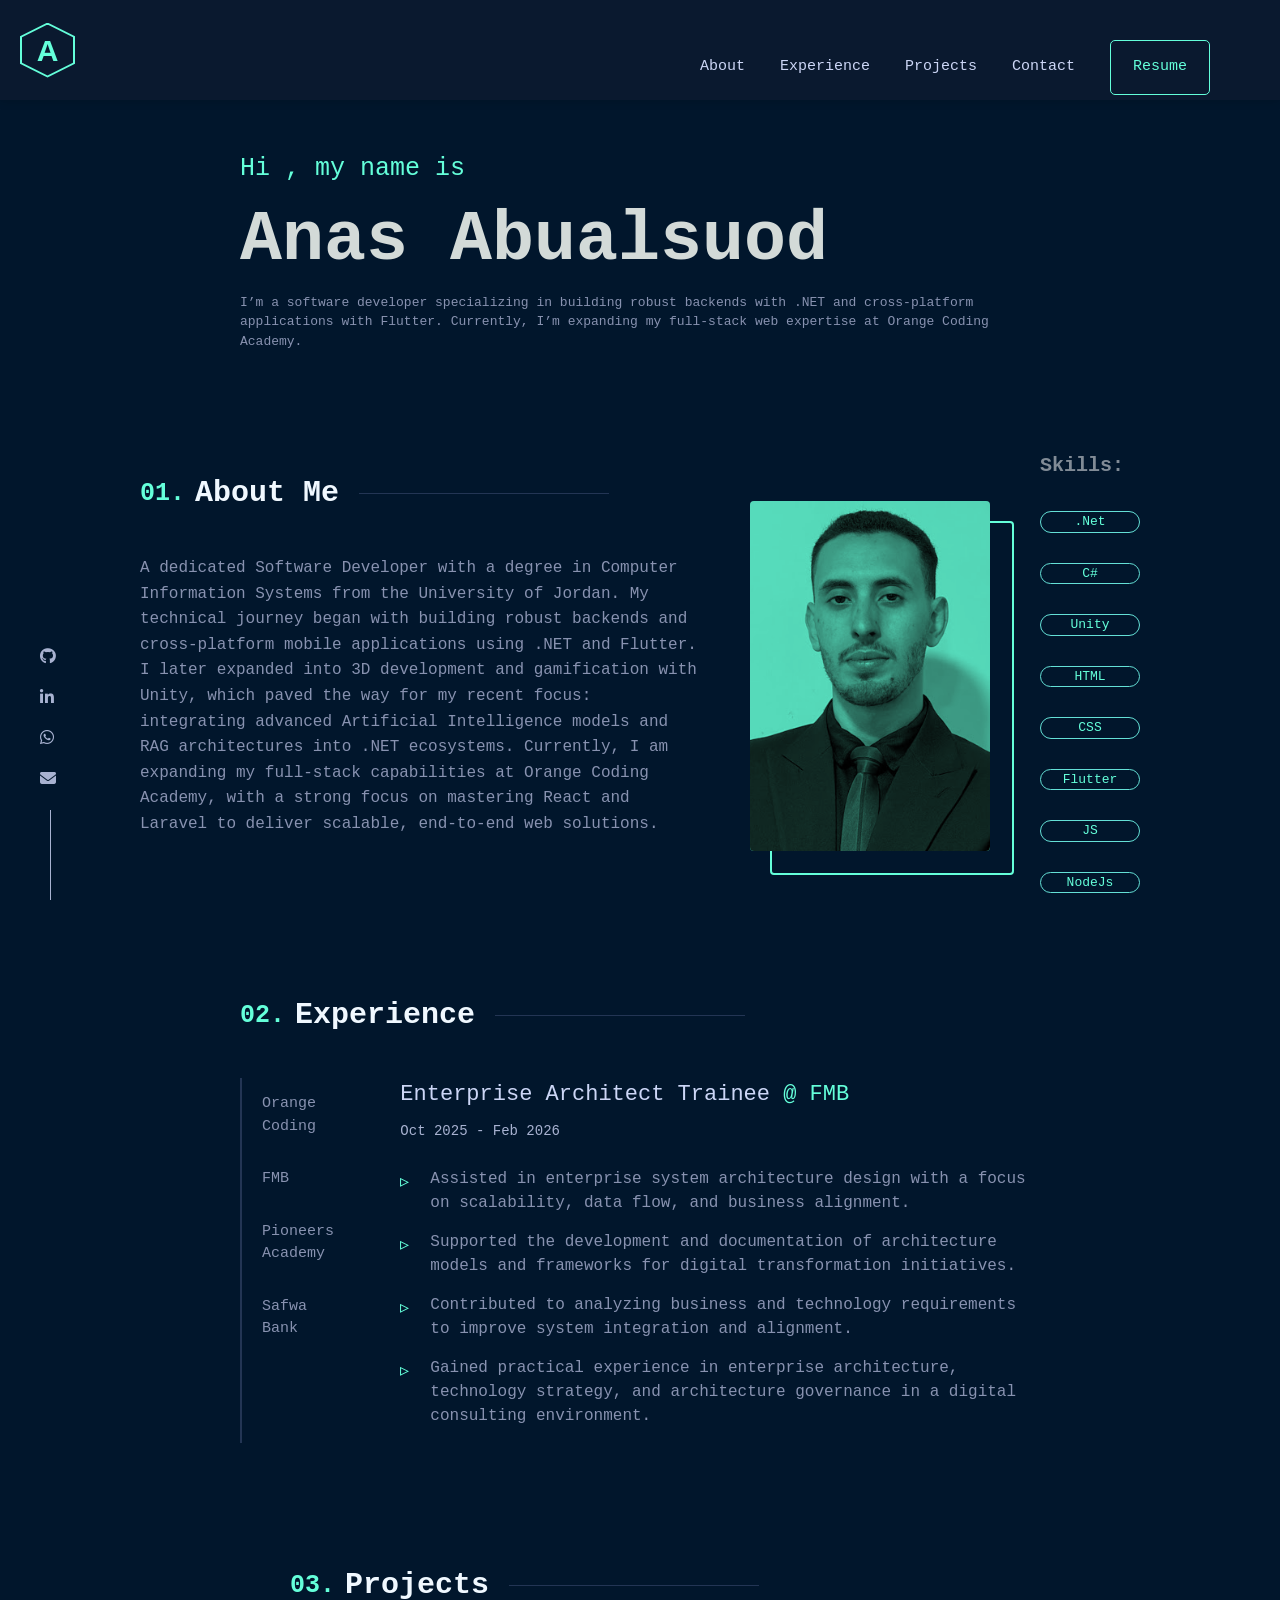
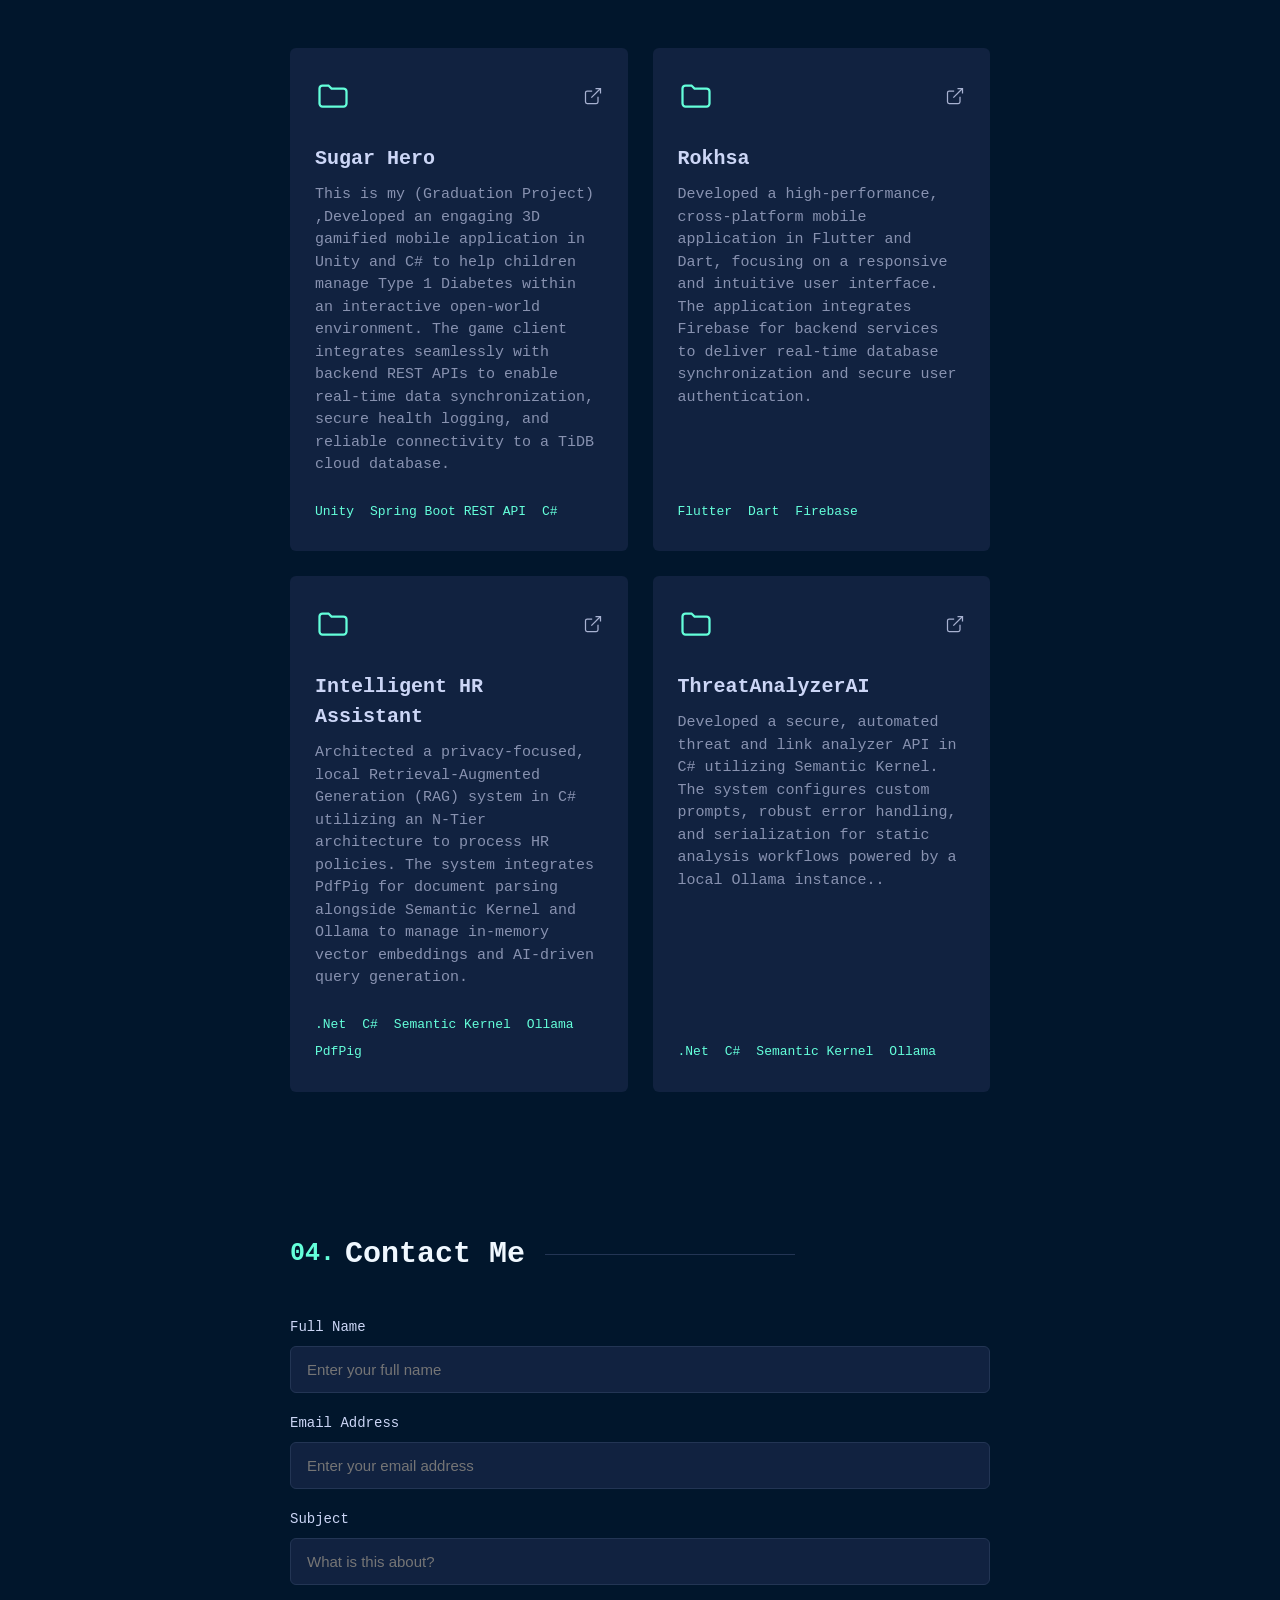
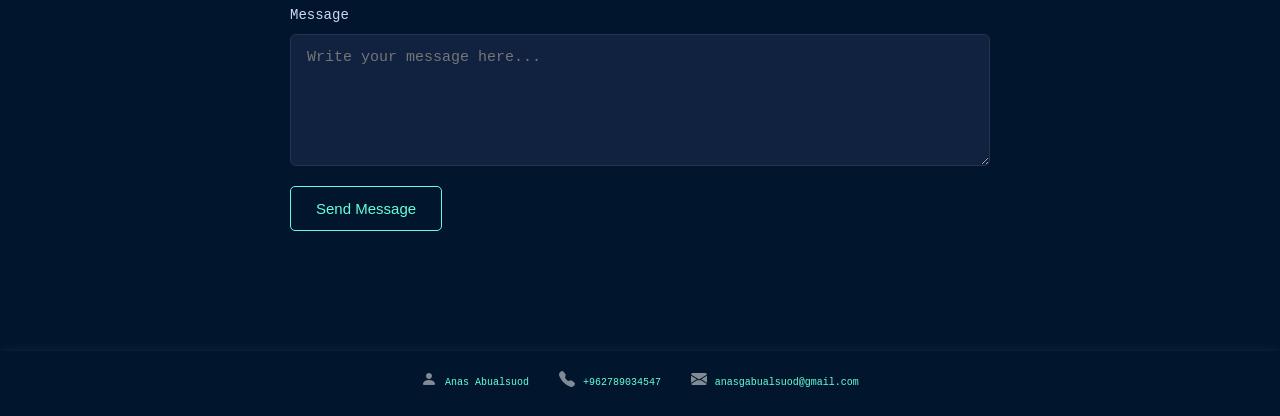
==== commit 2948cdd5: "second commit" ====
--- a/index.html
+++ b/index.html
@@ -8,6 +8,7 @@
     <link rel="stylesheet" href="style.css">
     <link rel="stylesheet" href="https://cdnjs.cloudflare.com/ajax/libs/font-awesome/6.5.2/css/all.min.css">
     <link rel="icon" type="image/png" href=".\assets\logo2.png">
+    <link rel="stylesheet" href="https://cdn.jsdelivr.net/npm/bootstrap-icons@1.11.3/font/bootstrap-icons.min.css">
 </head>
 
 <body>
@@ -23,22 +24,22 @@
         <nav class="nav-bar">
             <ul class="nav-list">
                 <li>
-                    <span class="span-text">01.</span>
+
                     <a href="#about">About</a>
                 </li>
 
                 <li>
-                    <span class="span-text">02.</span>
+
                     <a href="#experience">Experience</a>
                 </li>
 
                 <li>
-                    <span class="span-text">03.</span>
+
                     <a href="#projects">Projects</a>
                 </li>
 
                 <li>
-                    <span class="span-text">04.</span>
+
                     <a href="#contact">Contact</a>
                 </li>
 
@@ -99,11 +100,10 @@
                 <p class="intro"><span class="span-text">Hi , my name is</span> </p>
                 <h1> <span class="span-name">Anas Abualsuod</span></h1>
                 <p class="description">
-                    a software developer who loves building scalable web and mobile applications. My
-                    journey started at the University of Jordan, where a 3D capstone project sparked my passion for
-                    connecting complex backends with intuitive interfaces. Today, after developing AI systems and
-                    comprehensive mobile platforms, my focus is expanding my full-stack expertise at Orange Coding
-                    Academy..
+                   
+                    I’m a software developer specializing in building robust backends with .NET and cross-platform applications with Flutter. Currently, I’m expanding my full-stack web expertise at Orange Coding Academy.
+
+
                 </p>
             </div>
         </section>
@@ -117,9 +117,7 @@
                 </h3>
 
                 <p class="p-about">
-                    I’m a software engineer specializing in building (and occasionally designing) exceptional digital
-                    experiences with .NET and Flutter. Currently, I’m focused on expanding my full-stack expertise and
-                    developing intuitive, high-performance products at Orange Coding Academy.
+                   A dedicated Software Developer with a degree in Computer Information Systems from the University of Jordan. My technical journey began with building robust backends and cross-platform mobile applications using .NET and Flutter. I later expanded into 3D development and gamification with Unity, which paved the way for my recent focus: integrating advanced Artificial Intelligence models and RAG architectures into .NET ecosystems. Currently, I am expanding my full-stack capabilities at Orange Coding Academy, with a strong focus on mastering React and Laravel to deliver scalable, end-to-end web solutions.
                 </p>
 
             </div>
@@ -132,12 +130,12 @@
             <div class="grid-container">
                 <h4>Skills:</h4>
                 <div class="grid-card">.Net</div>
-                <div class="grid-card">Flutter</div>
+                <div class="grid-card">C#</div>
+                <div class="grid-card">Unity</div>
                 <div class="grid-card">HTML</div>
                 <div class="grid-card">CSS</div>
+                <div class="grid-card">Flutter</div>
                 <div class="grid-card">JS</div>
-                <div class="grid-card">Unity</div>
-                <div class="grid-card">Laravel</div>
                 <div class="grid-card">NodeJs</div>
             </div>
 
@@ -425,13 +423,13 @@
 
     </main>
 
-    <footer>
+  <footer>
         <div class="footer-container">
-            <p> By <span class="span-text">Anas Abualsuod</span></p>
-            <p> # <span class="span-text">+962789034547</span></p>
-            <p> Email <span class="span-text">anasgabualsuod@gmail.com</span></p>
+            <p><i class="bi bi-person-fill me-2"></i>  <span class="span-text">Anas Abualsuod</span></p>
+            <p><i class="bi bi-telephone-fill me-2"></i>  <span class="span-text">+962789034547</span></p>
+            <p><i class="bi bi-envelope-fill me-2"></i>  <span class="span-text">anasgabualsuod@gmail.com</span></p>
         </div>
     </footer>
 </body>
 
-</html>
+</html>
--- a/style.css
+++ b/style.css
@@ -1,3 +1,4 @@
+
 * {
     box-sizing: border-box;
     margin: 0;
@@ -8,6 +9,8 @@
     color: rgba(255, 255, 255, 0.507);
     font-family: monospace;
     line-height: 1.5;
+    position: relative;
+    min-height: 100vh;
 }
 
 .logo-container {
@@ -140,9 +143,8 @@
     flex-direction: column;
     justify-content: start;
     width: 100%;
-    padding-left: 100px;
     margin-top: 150px;
-    margin-left: 100px;
+    
 }
 
 .span-name {
@@ -151,7 +153,7 @@
 }
 
 .description {
-    width: 50%;
+    width: 100%;
 }
 
 .social-sidebar {
@@ -592,8 +594,6 @@
     gap: 30px;
     padding: 20px 0px;
     box-shadow: 0px 0px 10px rgba(194, 184, 184, 0.1);
-
-
 }
 
 @media (max-width: 900px) {
@@ -766,31 +766,62 @@
     }
 
     .grid-container {
-        display: grid;
-        grid-template-columns: repeat(2, 1fr);
-        gap: 15px;
-        flex-direction: unset;
-    }
-
-    .grid-container h4 {
-        grid-column: 1 / -1;
-    }
+    display: grid;
+    grid-template-columns: repeat(3, 1fr);
+    gap: 15px;
+    width: fit-content;
+    margin: 0 auto;
+}
+
+.grid-container h4 {
+    grid-column: 1 / -1;
+}
 
     .grid-card {
         width: 100%;
     }
 
-    .social-sidebar {
-        opacity: 0.11;
-        transition: opacity 0.3s ease;
-    }
-
-    .social-sidebar:hover {
-        opacity: 1;
+ 
+.social-sidebar {
+        position: absolute;
+        bottom: 20px;
+        left: 0;
+        width: 100%;
+        height: auto;
+        opacity: 1 !important;
+        z-index: 100;
+        display: flex;
+        justify-content: center;
+    }
+
+    .social-list {
+        display: flex;
+        flex-direction: row;
+        justify-content: center;
+        align-items: center;
+        gap: 35px;
+        padding: 0;
+        margin: 0;
+        width: 100%;
+    }
+
+    .social-list li {
+        margin: 0;
+        padding: 0;
+    }
+
+    .social-list a {
+        display: block;
+        width: 24px;
+        height: 24px;
+    }
+
+    .social-list::after {
+        display: none;
     }
 
     .footer-container {
-
+        padding-bottom: 80px;
         flex-direction: column;
         text-align: center;
     }
